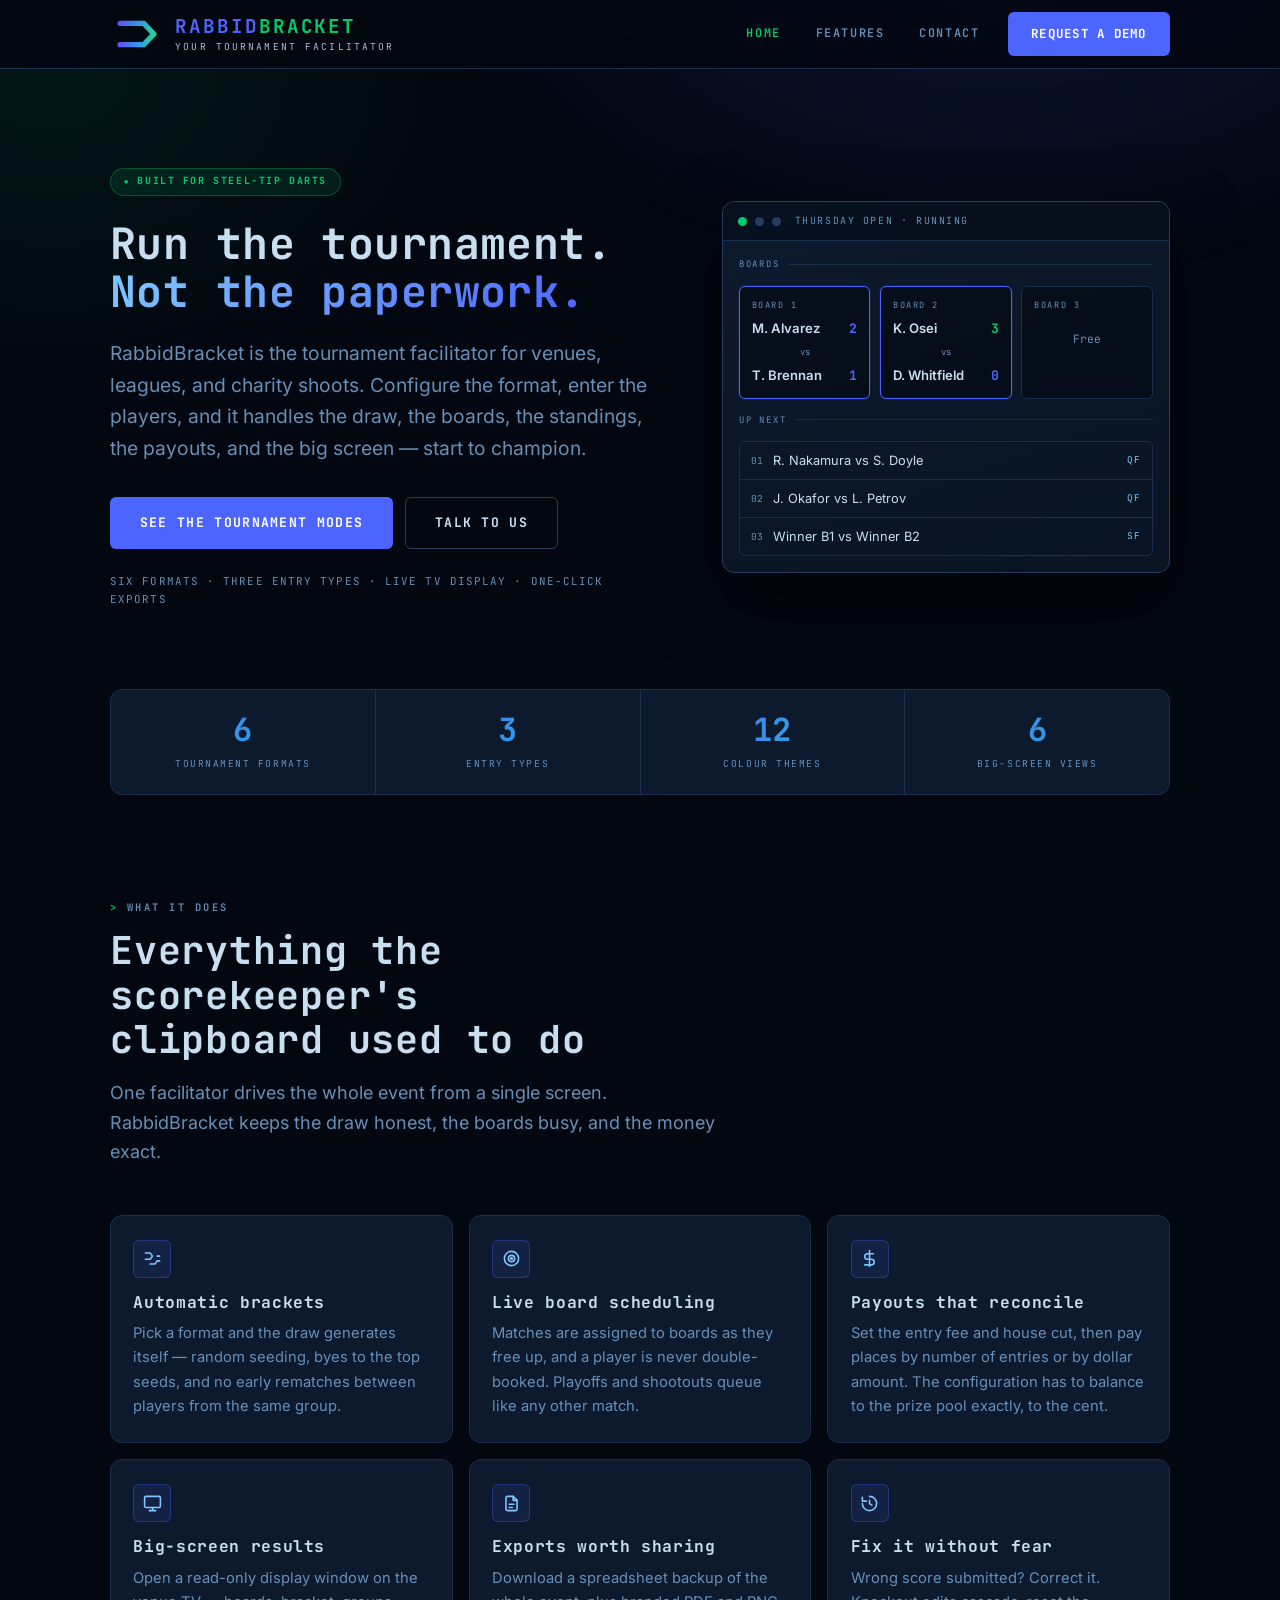
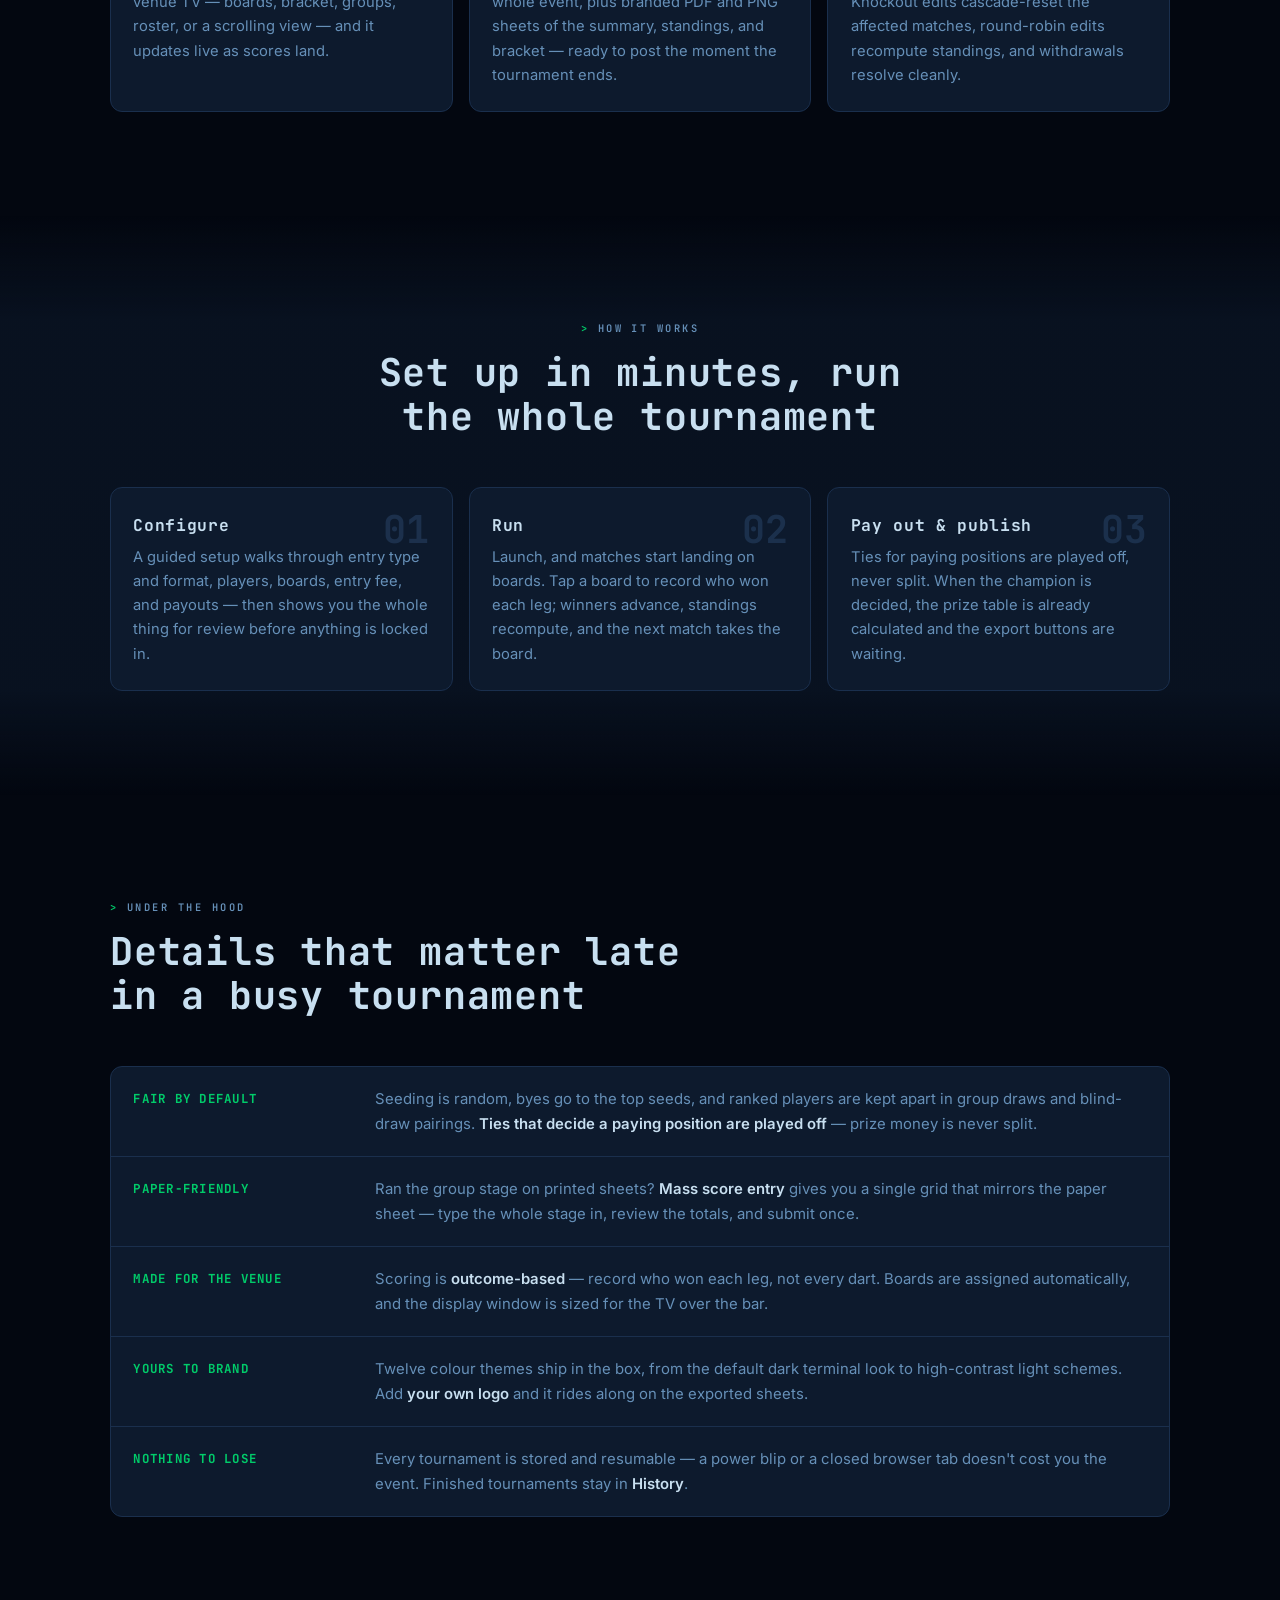
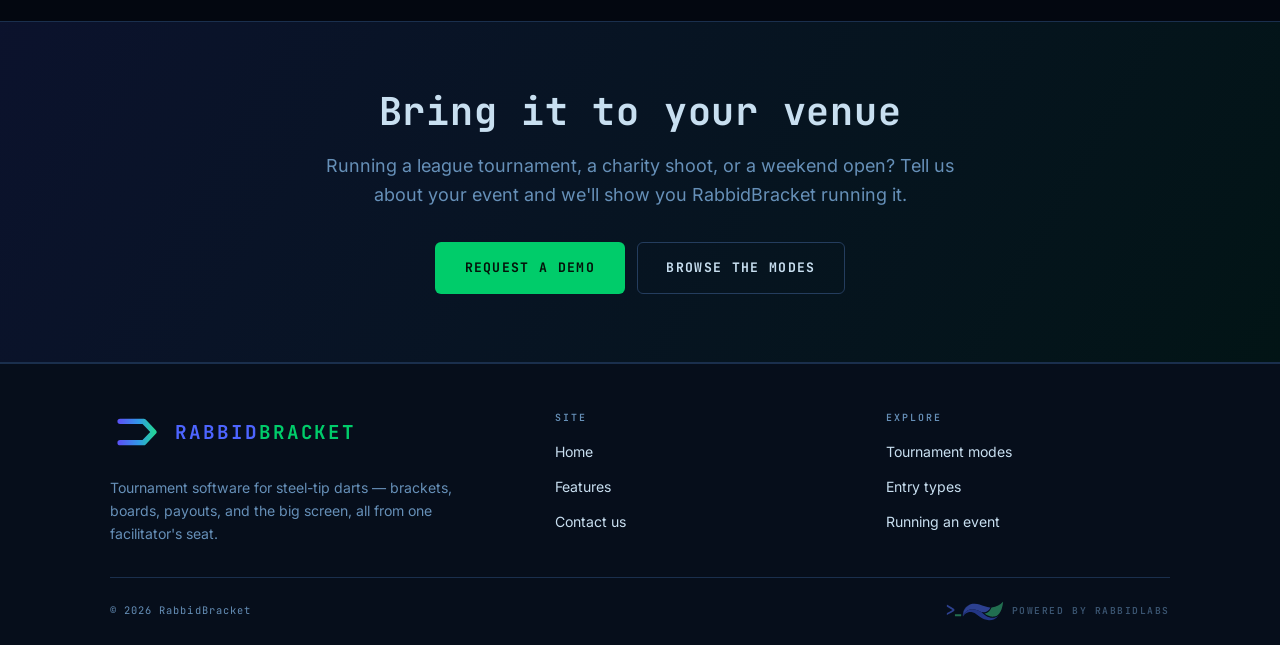
==== index.html @ 7bce5523 "initial commit" ====
<!doctype html>
<html lang="en">
  <head>
    <meta charset="utf-8" />
    <meta name="viewport" content="width=device-width, initial-scale=1" />
    <title>RabbidBracket — Your Tournament Facilitator</title>
    <meta
      name="description"
      content="RabbidBracket runs steel-tip dart tournaments at your venue: six formats, three entry types, live board scheduling, exact payouts, a big-screen TV view, and branded result sheets."
    />
    <meta name="theme-color" content="#030710" />
    <link rel="canonical" href="https://rabbidbracket.com/" />

    <link rel="icon" type="image/svg+xml" href="/assets/brand/rabbidbracket-mark.svg" />
    <link rel="icon" type="image/png" sizes="512x512" href="/assets/brand/rabbidbracket-icon.png" />
    <link rel="apple-touch-icon" href="/assets/brand/rabbidbracket-icon.png" />

    <meta property="og:type" content="website" />
    <meta property="og:title" content="RabbidBracket — Your Tournament Facilitator" />
    <meta
      property="og:description"
      content="Configure the format, enter players, auto-generate the bracket, run every board, pay it out — and put a live results screen on the venue TV."
    />
    <meta property="og:image" content="/assets/brand/rabbidbracket-icon.png" />
    <meta name="twitter:card" content="summary" />

    <link rel="preload" as="font" type="font/woff2" href="/assets/fonts/jetbrains-mono-latin-700-normal.woff2" crossorigin />
    <link rel="preload" as="font" type="font/woff2" href="/assets/fonts/inter-latin-400-normal.woff2" crossorigin />
    <link rel="stylesheet" href="/assets/css/brand.tokens.css" />
    <link rel="stylesheet" href="/assets/css/site.css" />
    <script src="/assets/js/site.js" defer></script>
  </head>
  <body>
    <a class="skip-link" href="#main">Skip to content</a>

    <header class="site-header">
      <div class="wrap header-inner">
        <a class="rb-logo" href="/" aria-label="RabbidBracket — home">
          <img class="rb-logo-icon" src="/assets/brand/rabbidbracket-mark.svg" alt="" aria-hidden="true" />
          <span class="rb-logo-text">
            <span class="rb-logo-name"><span class="rb-mark-a">Rabbid</span><span class="rb-mark-b">Bracket</span></span>
            <span class="rb-logo-tagline">Your Tournament Facilitator</span>
          </span>
        </a>

        <button class="nav-toggle" type="button" aria-expanded="false" aria-controls="site-nav" aria-label="Toggle menu">
          <span class="nav-toggle-bars"></span>
        </button>

        <nav class="nav" id="site-nav" aria-label="Main">
          <a class="nav-link" href="/" aria-current="page">Home</a>
          <a class="nav-link" href="/features.html">Features</a>
          <a class="nav-link" href="/contact.html">Contact</a>
          <a class="btn btn--primary nav-cta" href="/contact.html">Request a demo</a>
        </nav>
      </div>
    </header>

    <main id="main">
      <!-- ── Hero ── -->
      <section class="hero">
        <div class="wrap hero-grid">
          <div>
            <p class="hero-badge">Built for steel-tip darts</p>
            <h1>Run the tournament.<br /><span class="grad-text">Not the paperwork.</span></h1>
            <p class="hero-sub">
              RabbidBracket is the tournament facilitator for venues, leagues, and charity shoots. Configure the
              format, enter the players, and it handles the draw, the boards, the standings, the payouts, and the
              big screen — start to champion.
            </p>
            <div class="btn-row">
              <a class="btn btn--primary btn--lg" href="/features.html">See the tournament modes</a>
              <a class="btn btn--ghost btn--lg" href="/contact.html">Talk to us</a>
            </div>
            <p class="hero-note">Six formats · Three entry types · Live TV display · One-click exports</p>
          </div>

          <!-- Miniature of the operator screen: boards + up-next queue. -->
          <div class="mock" role="img" aria-label="The RabbidBracket operator screen showing live boards and the up-next queue">
            <div class="mock-bar">
              <span class="mock-dot mock-dot--live"></span>
              <span class="mock-dot"></span>
              <span class="mock-dot"></span>
              <span class="mock-title">Thursday Open · Running</span>
            </div>
            <div class="mock-body">
              <p class="mock-label">Boards</p>
              <div class="mock-boards">
                <div class="mock-board mock-board--live">
                  <span class="mock-board-num">Board 1</span>
                  <span class="mock-player"><span>M. Alvarez</span><span class="mock-score">2</span></span>
                  <span class="mock-vs">vs</span>
                  <span class="mock-player"><span>T. Brennan</span><span class="mock-score">1</span></span>
                </div>
                <div class="mock-board mock-board--live">
                  <span class="mock-board-num">Board 2</span>
                  <span class="mock-player"><span>K. Osei</span><span class="mock-score mock-score--win">3</span></span>
                  <span class="mock-vs">vs</span>
                  <span class="mock-player"><span>D. Whitfield</span><span class="mock-score">0</span></span>
                </div>
                <div class="mock-board">
                  <span class="mock-board-num">Board 3</span>
                  <span class="mock-free">Free</span>
                </div>
              </div>

              <p class="mock-label">Up next</p>
              <div class="mock-queue">
                <div class="mock-queue-row">
                  <span class="mock-queue-pos">01</span>
                  <span class="mock-queue-names">R. Nakamura vs S. Doyle</span>
                  <span class="mock-queue-phase">QF</span>
                </div>
                <div class="mock-queue-row">
                  <span class="mock-queue-pos">02</span>
                  <span class="mock-queue-names">J. Okafor vs L. Petrov</span>
                  <span class="mock-queue-phase">QF</span>
                </div>
                <div class="mock-queue-row">
                  <span class="mock-queue-pos">03</span>
                  <span class="mock-queue-names">Winner B1 vs Winner B2</span>
                  <span class="mock-queue-phase">SF</span>
                </div>
              </div>
            </div>
          </div>
        </div>
      </section>

      <!-- ── Stats ── -->
      <section class="section section--flush">
        <div class="wrap">
          <div class="stats">
            <div class="stat">
              <div class="stat-num">6</div>
              <div class="stat-label">Tournament formats</div>
            </div>
            <div class="stat">
              <div class="stat-num">3</div>
              <div class="stat-label">Entry types</div>
            </div>
            <div class="stat">
              <div class="stat-num">12</div>
              <div class="stat-label">Colour themes</div>
            </div>
            <div class="stat">
              <div class="stat-num">6</div>
              <div class="stat-label">Big-screen views</div>
            </div>
          </div>
        </div>
      </section>

      <!-- ── What it does ── -->
      <section class="section" id="what">
        <div class="wrap">
          <div class="section-head">
            <span class="eyebrow">What it does</span>
            <h2>Everything the scorekeeper's clipboard used to do</h2>
            <p class="lede">
              One facilitator drives the whole event from a single screen. RabbidBracket keeps the draw honest, the
              boards busy, and the money exact.
            </p>
          </div>

          <div class="grid grid--3">
            <article class="card">
              <span class="card-icon" aria-hidden="true">
                <svg viewBox="0 0 24 24" fill="none" stroke="currentColor" stroke-width="2" stroke-linecap="round" stroke-linejoin="round">
                  <path d="M3 5h6l3 4-3 4H3M9 19h6l3-4" /><path d="M18 9h3M18 15h3" />
                </svg>
              </span>
              <h3>Automatic brackets</h3>
              <p>
                Pick a format and the draw generates itself — random seeding, byes to the top seeds, and no early
                rematches between players from the same group.
              </p>
            </article>

            <article class="card">
              <span class="card-icon" aria-hidden="true">
                <svg viewBox="0 0 24 24" fill="none" stroke="currentColor" stroke-width="2" stroke-linecap="round" stroke-linejoin="round">
                  <circle cx="12" cy="12" r="9" /><circle cx="12" cy="12" r="4" /><circle cx="12" cy="12" r="1" fill="currentColor" />
                </svg>
              </span>
              <h3>Live board scheduling</h3>
              <p>
                Matches are assigned to boards as they free up, and a player is never double-booked. Playoffs and
                shootouts queue like any other match.
              </p>
            </article>

            <article class="card">
              <span class="card-icon" aria-hidden="true">
                <svg viewBox="0 0 24 24" fill="none" stroke="currentColor" stroke-width="2" stroke-linecap="round" stroke-linejoin="round">
                  <path d="M12 2v20" /><path d="M17 6H9.5a3.5 3.5 0 0 0 0 7h5a3.5 3.5 0 0 1 0 7H6" />
                </svg>
              </span>
              <h3>Payouts that reconcile</h3>
              <p>
                Set the entry fee and house cut, then pay places by number of entries or by dollar amount. The
                configuration has to balance to the prize pool exactly, to the cent.
              </p>
            </article>

            <article class="card">
              <span class="card-icon" aria-hidden="true">
                <svg viewBox="0 0 24 24" fill="none" stroke="currentColor" stroke-width="2" stroke-linecap="round" stroke-linejoin="round">
                  <rect x="2" y="3" width="20" height="14" rx="2" /><path d="M8 21h8M12 17v4" />
                </svg>
              </span>
              <h3>Big-screen results</h3>
              <p>
                Open a read-only display window on the venue TV — boards, bracket, groups, roster, or a scrolling
                view — and it updates live as scores land.
              </p>
            </article>

            <article class="card">
              <span class="card-icon" aria-hidden="true">
                <svg viewBox="0 0 24 24" fill="none" stroke="currentColor" stroke-width="2" stroke-linecap="round" stroke-linejoin="round">
                  <path d="M14 3v5h5" /><path d="M19 8v11a2 2 0 0 1-2 2H7a2 2 0 0 1-2-2V5a2 2 0 0 1 2-2h7z" />
                  <path d="M9 13h6M9 17h4" />
                </svg>
              </span>
              <h3>Exports worth sharing</h3>
              <p>
                Download a spreadsheet backup of the whole event, plus branded PDF and PNG sheets of the summary,
                standings, and bracket — ready to post the moment the tournament ends.
              </p>
            </article>

            <article class="card">
              <span class="card-icon" aria-hidden="true">
                <svg viewBox="0 0 24 24" fill="none" stroke="currentColor" stroke-width="2" stroke-linecap="round" stroke-linejoin="round">
                  <path d="M3 12a9 9 0 1 0 9-9" /><path d="M3 4v5h5" /><path d="M12 8v4l3 2" />
                </svg>
              </span>
              <h3>Fix it without fear</h3>
              <p>
                Wrong score submitted? Correct it. Knockout edits cascade-reset the affected matches, round-robin
                edits recompute standings, and withdrawals resolve cleanly.
              </p>
            </article>
          </div>
        </div>
      </section>

      <!-- ── How it works ── -->
      <section class="section section--tint" id="how">
        <div class="wrap">
          <div class="section-head section-head--center">
            <span class="eyebrow">How it works</span>
            <h2>Set up in minutes, run the whole tournament</h2>
          </div>

          <div class="grid grid--3">
            <article class="card step">
              <span class="step-num" aria-hidden="true">01</span>
              <h3>Configure</h3>
              <p>
                A guided setup walks through entry type and format, players, boards, entry fee, and payouts — then
                shows you the whole thing for review before anything is locked in.
              </p>
            </article>

            <article class="card step">
              <span class="step-num" aria-hidden="true">02</span>
              <h3>Run</h3>
              <p>
                Launch, and matches start landing on boards. Tap a board to record who won each leg; winners advance,
                standings recompute, and the next match takes the board.
              </p>
            </article>

            <article class="card step">
              <span class="step-num" aria-hidden="true">03</span>
              <h3>Pay out &amp; publish</h3>
              <p>
                Ties for paying positions are played off, never split. When the champion is decided, the prize table
                is already calculated and the export buttons are waiting.
              </p>
            </article>
          </div>
        </div>
      </section>

      <!-- ── Details ── -->
      <section class="section" id="details">
        <div class="wrap">
          <div class="section-head">
            <span class="eyebrow">Under the hood</span>
            <h2>Details that matter late in a busy tournament</h2>
          </div>

          <div class="rows">
            <div class="row">
              <div class="row-key">Fair by default</div>
              <div class="row-val">
                Seeding is random, byes go to the top seeds, and ranked players are kept apart in group draws and
                blind-draw pairings. <strong>Ties that decide a paying position are played off</strong> — prize money
                is never split.
              </div>
            </div>
            <div class="row">
              <div class="row-key">Paper-friendly</div>
              <div class="row-val">
                Ran the group stage on printed sheets? <strong>Mass score entry</strong> gives you a single grid that
                mirrors the paper sheet — type the whole stage in, review the totals, and submit once.
              </div>
            </div>
            <div class="row">
              <div class="row-key">Made for the venue</div>
              <div class="row-val">
                Scoring is <strong>outcome-based</strong> — record who won each leg, not every dart. Boards are
                assigned automatically, and the display window is sized for the TV over the bar.
              </div>
            </div>
            <div class="row">
              <div class="row-key">Yours to brand</div>
              <div class="row-val">
                Twelve colour themes ship in the box, from the default dark terminal look to high-contrast light
                schemes. Add <strong>your own logo</strong> and it rides along on the exported sheets.
              </div>
            </div>
            <div class="row">
              <div class="row-key">Nothing to lose</div>
              <div class="row-val">
                Every tournament is stored and resumable — a power blip or a closed browser tab doesn't cost you the
                event. Finished tournaments stay in <strong>History</strong>.
              </div>
            </div>
          </div>
        </div>
      </section>
    </main>

    <!-- ── CTA ── -->
    <section class="cta-band">
      <div class="wrap">
        <h2>Bring it to your venue</h2>
        <p class="lede lede--center">
          Running a league tournament, a charity shoot, or a weekend open? Tell us about your event and we'll show you
          RabbidBracket running it.
        </p>
        <div class="btn-row">
          <a class="btn btn--win btn--lg" href="/contact.html">Request a demo</a>
          <a class="btn btn--ghost btn--lg" href="/features.html">Browse the modes</a>
        </div>
      </div>
    </section>

    <footer class="site-footer">
      <div class="wrap">
        <div class="footer-top">
          <div>
            <a class="rb-logo" href="/" aria-label="RabbidBracket — home">
              <img class="rb-logo-icon" src="/assets/brand/rabbidbracket-mark.svg" alt="" aria-hidden="true" />
              <span class="rb-logo-text">
                <span class="rb-logo-name"><span class="rb-mark-a">Rabbid</span><span class="rb-mark-b">Bracket</span></span>
              </span>
            </a>
            <p class="footer-blurb">
              Tournament software for steel-tip darts — brackets, boards, payouts, and the big screen, all from one
              facilitator's seat.
            </p>
          </div>

          <div class="footer-col">
            <h2>Site</h2>
            <ul class="footer-links">
              <li><a href="/">Home</a></li>
              <li><a href="/features.html">Features</a></li>
              <li><a href="/contact.html">Contact us</a></li>
            </ul>
          </div>

          <div class="footer-col">
            <h2>Explore</h2>
            <ul class="footer-links">
              <li><a href="/features.html#modes">Tournament modes</a></li>
              <li><a href="/features.html#entry">Entry types</a></li>
              <li><a href="/features.html#running">Running an event</a></li>
            </ul>
          </div>
        </div>

        <div class="footer-bottom">
          <p class="footer-copy">&copy; <span id="year">2026</span> RabbidBracket</p>
          <span class="rb-attribution">
            <img class="rb-attribution-mark" src="/assets/brand/rabbidlabs-mark.svg" alt="" aria-hidden="true" />
            <span class="rb-attribution-text">Powered by RabbidLabs</span>
          </span>
        </div>
      </div>
    </footer>
  </body>
</html>
---- assets/css/brand.tokens.css ----
/* =====================================================================
   RabbidLabs / RabbidByte — Brand Design Tokens
   Version 1.2 — June 2026
   Drop-in CSS custom properties. Use var(--rb-*) instead of hard-coding.
   Dark-first. Two "modes": corporate (RabbidLabs) and terminal (RabbidByte).
   See RabbidLabs-Brand-Guidelines.md for usage.
   ===================================================================== */

:root {
  color-scheme: dark;

  /* ── Core palette (constants — used in both modes) ──────────────── */
  --rb-void:          #04070F; /* primary background */
  --rb-void-alt:      #030710; /* accepted twin (terminal mode) */
  --rb-void-plate:    #020914; /* deepest black: logo plate, code blocks */
  --rb-surface-1:     #0B1528; /* raised panels / nav / cards */
  --rb-surface-2:     #0F1D35; /* hover / nested surfaces */
  --rb-surface-card:  #0D1A2D; /* terminal-mode card fill */

  --rb-blue:          #4D65FF; /* PRIMARY brand color (the wave's blue) */
  --rb-cobalt:        #2D4098; /* deep shade / pressed states */
  --rb-green:         #21C281; /* SECONDARY brand color (the "Labs" green) */
  --rb-green-signal:  #00CC6A; /* terminal / success / "online" accent */

  --rb-text:          #EDF3FF; /* primary text on dark */
  --rb-text-cool:     #C8DFF0; /* primary text, terminal mode */
  --rb-text-muted:    #AEBAD4; /* secondary text */
  --rb-text-dim:      #6690B8; /* tertiary text, terminal mode */
  --rb-text-faint:    #3D5C7A; /* meta / timestamps */

  --rb-border:        rgba(143, 160, 188, 0.18); /* corporate hairline */
  --rb-border-tech:   #1A2F4D;                    /* terminal border */
  --rb-border-tech-2: #243D5E;                    /* terminal border, hover */

  /* ── Signature gradients (blue → green, ~135°) ──────────────────── */
  --rb-gradient-wave: linear-gradient(135deg, #4D65FF 0%, #21C281 100%); /* logo-true */
  --rb-gradient-glow: linear-gradient(135deg, #6EE7FF 0%, #86F4C5 100%); /* corporate CTA */

  /* ── RabbidLabs (corporate) accents ─────────────────────────────── */
  --rb-cyan:          #6EE7FF; /* primary corporate accent */
  --rb-mint:          #86F4C5; /* secondary corporate accent */

  /* ── RabbidByte (terminal) accents ──────────────────────────────── */
  --rb-blue-light:    #7FC8FF; /* links / headings */
  --rb-blue-pale:     #9ED2FA; /* hover / emphasis */
  --rb-blue-mid:      #006DDD; /* card links / quote borders */

  /* ── Shape language ─────────────────────────────────────────────── */
  --rb-radius-pill:   999px;   /* corporate buttons / topbar */
  --rb-radius-card:   28px;    /* corporate cards */
  --rb-radius-mini:   18px;    /* corporate mini-cards */
  --rb-radius:        6px;     /* terminal cards */
  --rb-radius-sm:     3px;     /* terminal chips / inputs */

  /* ── Elevation ──────────────────────────────────────────────────── */
  --rb-shadow:        0 18px 40px rgba(0, 0, 0, 0.35);      /* corporate */
  --rb-shadow-glow:   0 8px 28px rgba(77, 101, 255, 0.10);  /* terminal hover */

  /* ── Glass (corporate) ──────────────────────────────────────────── */
  --rb-panel:         rgba(9, 13, 22, 0.80);
  --rb-panel-strong:  rgba(14, 20, 33, 0.94);
  --rb-blur:          blur(14px);

  /* ── Typography ─────────────────────────────────────────────────── */
  --rb-font-sans: "Inter", -apple-system, BlinkMacSystemFont, "Segoe UI", system-ui, sans-serif;
  --rb-font-mono: "JetBrains Mono", "Courier New", monospace;
  --rb-tracking-tight: -0.03em; /* headings */
  --rb-tracking-wide:  0.18em;  /* eyebrows / labels (uppercase) */

  /* ── Layout ─────────────────────────────────────────────────────── */
  --rb-content-w: 860px;   /* reading width */
  --rb-wide-w:    1100px;  /* grid width */
  --rb-shell-w:   1200px;  /* corporate site shell */
  --rb-nav-h:     60px;

  /* ── Motion ─────────────────────────────────────────────────────── */
  --rb-ease:      cubic-bezier(0.4, 0, 0.2, 1);
  --rb-dur-fast:  150ms;
  --rb-dur:       200ms;
  --rb-dur-slow:  250ms;
}

/* ── Light theme (corporate only; dark is the default brand habitat) ── */
:root[data-theme="light"] {
  color-scheme: light;
  --rb-void:       #F4F7FC; /* fixed: was #1D3358, a dark navy — failed AA against dark text */
  --rb-text:       #0F172A;
  --rb-text-muted: #334155;
  --rb-text-cool:  #0F2A4A; /* re-darkened: previously inherited the dark-theme value, illegible on light bg */
  --rb-cyan:       #0369A1; /* darkened from #0EA5E9 — original failed AA as text on a true light bg */
  --rb-mint:       #047857; /* darkened from #34D399 — original failed AA as text on a true light bg */
  --rb-panel:        rgba(232, 236, 242, 0.92);
  --rb-panel-strong: rgba(240, 244, 248, 0.98);
  --rb-border:       rgba(148, 163, 184, 0.35);
  --rb-shadow:       0 18px 36px rgba(15, 23, 42, 0.18);
}

/* ── Convenience base (optional) ────────────────────────────────────── */
/*
body {
  background: var(--rb-void);
  color: var(--rb-text);
  font-family: var(--rb-font-sans);
}
.rb-btn-primary {
  background: var(--rb-gradient-glow);
  color: #03111D;
  border-radius: var(--rb-radius-pill);
  font-weight: 600;
}
.rb-prompt::before { content: "> "; color: var(--rb-green-signal); } // terminal mode
*/
---- assets/css/site.css ----
/* ═══════════════════════════════════════════════════════════════════════════
   RabbidBracket — marketing site

   RabbidByte TERMINAL mode. Requires brand.tokens.css, which every page links
   ahead of this file; all brand values are var(--rb-*) references, never
   literals. The app's default scheme (id 0 "Rabbid",
   Rabbid-Bracket/brand/color-schemes.json) matches the terminal palette
   value-for-value, so the site reads as the same product either way.

   Type system matches the app: Inter for body, JetBrains Mono for
   headings/labels/numbers, with the green ">" motif on section headings.
   ═══════════════════════════════════════════════════════════════════════════ */

/* ── Fonts (self-hosted; no external requests) ── */
@font-face {
  font-family: 'Inter';
  font-style: normal;
  font-weight: 400;
  font-display: swap;
  src: url('../fonts/inter-latin-400-normal.woff2') format('woff2');
}
@font-face {
  font-family: 'Inter';
  font-style: normal;
  font-weight: 500;
  font-display: swap;
  src: url('../fonts/inter-latin-500-normal.woff2') format('woff2');
}
@font-face {
  font-family: 'Inter';
  font-style: normal;
  font-weight: 600;
  font-display: swap;
  src: url('../fonts/inter-latin-600-normal.woff2') format('woff2');
}
@font-face {
  font-family: 'Inter';
  font-style: normal;
  font-weight: 700;
  font-display: swap;
  src: url('../fonts/inter-latin-700-normal.woff2') format('woff2');
}
@font-face {
  font-family: 'JetBrains Mono';
  font-style: normal;
  font-weight: 400;
  font-display: swap;
  src: url('../fonts/jetbrains-mono-latin-400-normal.woff2') format('woff2');
}
@font-face {
  font-family: 'JetBrains Mono';
  font-style: normal;
  font-weight: 600;
  font-display: swap;
  src: url('../fonts/jetbrains-mono-latin-600-normal.woff2') format('woff2');
}
@font-face {
  font-family: 'JetBrains Mono';
  font-style: normal;
  font-weight: 700;
  font-display: swap;
  src: url('../fonts/jetbrains-mono-latin-700-normal.woff2') format('woff2');
}

/* ── Tokens ──────────────────────────────────────────────────────────────
   Every brand value comes from brand.tokens.css (linked first in each page).
   No brand hex is written here — the eight scheme roles below are aliases
   onto the RabbidByte terminal tokens, which the app's default scheme id 0
   ("Rabbid") matches value-for-value. Swapping the site to another of the
   app's 12 schemes is still an eight-line change, right here.
   ────────────────────────────────────────────────────────────────────── */
:root {
  /* Scheme id 0 "Rabbid" === RabbidByte terminal palette */
  --bg: var(--rb-void-alt);
  --surface: var(--rb-surface-card);
  --border: var(--rb-border-tech);
  --text: var(--rb-text-cool);
  --text-dim: var(--rb-text-dim);
  --accent: var(--rb-blue);
  --accent-2: var(--rb-blue-light);
  --win: var(--rb-green-signal);

  /* Derived. The brand ships no alpha variants, so they are mixed from the
     tokens above rather than restated as literals. */
  --border-2: var(--rb-border-tech-2);
  --accent-bg: color-mix(in srgb, var(--accent) 10%, transparent);
  --accent-border: color-mix(in srgb, var(--accent) 32%, transparent);
  --win-bg: color-mix(in srgb, var(--win) 10%, transparent);
  --win-border: color-mix(in srgb, var(--win) 30%, transparent);
  --hover: color-mix(in srgb, var(--text) 7%, transparent);

  /* Not a RabbidLabs value: the RabbidBracket product mark's own gradient,
     matching the stops in brand/rabbidbracket-mark.svg. Kept literal so the
     mark and the type it tints can never drift apart. */
  --grad: linear-gradient(115deg, #5956f6, #3199e8 55%, #24d29a);

  /* The brand has no danger role; these are local to the form's error state. */
  --danger: #ff8189;
  --danger-bg: color-mix(in srgb, #e63946 10%, transparent);
  --danger-border: color-mix(in srgb, #e63946 30%, transparent);

  /* Ink for text sitting on a filled accent — not a brand colour. */
  --on-accent: #fff;
  --on-win: #041209;

  --radius: var(--rb-radius);
  --radius-sm: var(--rb-radius-sm);
  --radius-lg: 12px; /* local: the brand's terminal shape language stops at 6px */

  --mono: var(--rb-font-mono);
  --sans: var(--rb-font-sans);

  --wrap: 1140px;
  --gutter: clamp(1.1rem, 4vw, 2.5rem);
  --section-y: clamp(3.5rem, 9vw, 6.5rem);
}

/* ── Reset ── */
*,
*::before,
*::after {
  box-sizing: border-box;
  margin: 0;
  padding: 0;
}

html {
  scroll-behavior: smooth;
  -webkit-text-size-adjust: 100%;
}

@media (prefers-reduced-motion: reduce) {
  html {
    scroll-behavior: auto;
  }
  *,
  *::before,
  *::after {
    animation-duration: 0.001ms !important;
    animation-iteration-count: 1 !important;
    transition-duration: 0.001ms !important;
  }
}

body {
  background: var(--bg);
  color: var(--text);
  font-family: var(--sans);
  font-size: 1rem;
  line-height: 1.65;
  min-height: 100vh;
  overflow-x: hidden;
  -webkit-font-smoothing: antialiased;
  display: flex;
  flex-direction: column;
}

img,
svg {
  max-width: 100%;
  display: block;
}

a {
  color: var(--accent-2);
  text-decoration: none;
}

a:hover {
  text-decoration: underline;
}

:focus-visible {
  outline: 2px solid var(--accent-2);
  outline-offset: 3px;
  border-radius: var(--radius-sm);
}

/* Ambient glow behind the page — subtle depth without a background image. */
body::before {
  content: '';
  position: fixed;
  inset: 0;
  pointer-events: none;
  z-index: 0;
  background:
    radial-gradient(60rem 40rem at 78% -12%, color-mix(in srgb, var(--accent) 16%, transparent), transparent 62%),
    radial-gradient(46rem 34rem at 4% 8%, color-mix(in srgb, var(--win) 8%, transparent), transparent 60%);
}

.skip-link {
  position: absolute;
  left: -9999px;
  top: 0;
  z-index: 100;
  background: var(--accent);
  color: var(--on-accent);
  font-family: var(--mono);
  font-size: 0.8rem;
  font-weight: 700;
  padding: 0.65rem 1.1rem;
  border-radius: 0 0 var(--radius) 0;
}

.skip-link:focus {
  left: 0;
}

/* ── Layout helpers ── */
.wrap {
  width: 100%;
  max-width: var(--wrap);
  margin-inline: auto;
  padding-inline: var(--gutter);
}

.section {
  position: relative;
  z-index: 1;
  padding-block: var(--section-y);
}

/* Sits flush against the block above it (the stat strip under the hero). */
.section--flush {
  padding-block: 0;
}

.section--tint {
  background: linear-gradient(
    180deg,
    transparent,
    color-mix(in srgb, var(--surface) 55%, transparent) 18%,
    color-mix(in srgb, var(--surface) 55%, transparent) 82%,
    transparent
  );
}

.section-head {
  max-width: 62ch;
  margin-bottom: clamp(2rem, 4vw, 3rem);
}

.section-head--center {
  margin-inline: auto;
  text-align: center;
}

.eyebrow {
  font-family: var(--mono);
  font-size: 0.65rem;
  font-weight: 600;
  letter-spacing: 0.24em;
  text-transform: uppercase;
  color: var(--text-dim);
  display: block;
  margin-bottom: 0.85rem;
}

.eyebrow::before {
  content: '> ';
  color: var(--win);
}

h1,
h2,
h3 {
  font-family: var(--mono);
  font-weight: 700;
  line-height: 1.15;
  letter-spacing: -0.01em;
  /* Progressive: evens out the rag on wrapped headings, ignored where
     unsupported. Explicit <br> breaks are still honoured. */
  text-wrap: balance;
}

h2 {
  font-size: clamp(1.6rem, 3.6vw, 2.4rem);
  letter-spacing: 0.02em;
}

h3 {
  font-size: 1.02rem;
  letter-spacing: 0.04em;
}

.lede {
  color: var(--text-dim);
  font-size: clamp(1rem, 1.6vw, 1.12rem);
  margin-top: 1rem;
  max-width: 60ch;
}

.section-head--center .lede {
  margin-inline: auto;
}

.lede--center {
  margin-inline: auto;
  text-align: center;
}

.grad-text {
  background: linear-gradient(130deg, var(--accent-2), var(--accent));
  -webkit-background-clip: text;
  background-clip: text;
  -webkit-text-fill-color: transparent;
  color: transparent;
}

/* ═══════════════════════════════════════════════════════════════════════════
   BRAND LOCKUPS
   Mirrors web/src/shared/Logo.tsx + AttributionLockup.tsx from the app.
   ═══════════════════════════════════════════════════════════════════════════ */
.rb-logo {
  display: inline-flex;
  align-items: center;
  gap: 0.6em;
  line-height: 1;
  font-size: 1.2rem;
}

.rb-logo:hover {
  text-decoration: none;
}

.rb-logo-icon {
  height: 2.1em;
  width: auto;
  flex-shrink: 0;
}

.rb-logo-text {
  display: flex;
  flex-direction: column;
  gap: 0.32em;
  min-width: 0;
}

.rb-logo-name {
  font-family: var(--mono);
  font-weight: 700;
  text-transform: uppercase;
  letter-spacing: 0.1em;
  white-space: nowrap;
}

/* Fixed two-colour wordmark — the app pins these across all 12 schemes, so they
   reference the brand tokens directly rather than the swappable scheme aliases. */
.rb-mark-a {
  color: var(--rb-blue);
}

.rb-mark-b {
  color: var(--rb-green-signal);
}

.rb-logo-tagline {
  font-family: var(--mono);
  font-weight: 400;
  font-size: 0.5em;
  text-transform: uppercase;
  letter-spacing: 0.22em;
  color: var(--rb-text-muted);
  white-space: nowrap;
}

.rb-logo--lg {
  font-size: clamp(1.4rem, 3vw, 2rem);
}

.rb-attribution {
  display: inline-flex;
  align-items: center;
  gap: 0.5em;
  opacity: 0.55;
  transition: opacity 0.15s;
}

.rb-attribution:hover {
  opacity: 0.9;
  text-decoration: none;
}

.rb-attribution-mark {
  height: 20px;
  width: auto;
  flex-shrink: 0;
}

.rb-attribution-text {
  font-family: var(--mono);
  font-size: 0.6rem;
  font-weight: 600;
  text-transform: uppercase;
  letter-spacing: 0.16em;
  color: var(--text-dim);
  white-space: nowrap;
}

/* ═══════════════════════════════════════════════════════════════════════════
   HEADER / NAV
   ═══════════════════════════════════════════════════════════════════════════ */
.site-header {
  position: sticky;
  top: 0;
  z-index: 50;
  background: color-mix(in srgb, var(--bg) 82%, transparent);
  backdrop-filter: var(--rb-blur);
  -webkit-backdrop-filter: var(--rb-blur);
  border-bottom: 1px solid var(--border);
}

.header-inner {
  display: flex;
  align-items: center;
  justify-content: space-between;
  gap: 1rem;
  min-height: 68px;
}

.nav {
  display: flex;
  align-items: center;
  gap: 0.35rem;
}

.nav-link {
  font-family: var(--mono);
  font-size: 0.74rem;
  font-weight: 600;
  letter-spacing: 0.14em;
  text-transform: uppercase;
  color: var(--text-dim);
  padding: 0.55rem 0.9rem;
  border-radius: var(--radius);
  transition: color 0.15s, background 0.15s;
  white-space: nowrap;
}

.nav-link:hover {
  color: var(--text);
  background: var(--hover);
  text-decoration: none;
}

.nav-link[aria-current='page'] {
  color: var(--win);
}

.nav-cta {
  margin-left: 0.5rem;
}

/* Hamburger — visible only on narrow viewports. */
.nav-toggle {
  display: none;
  background: transparent;
  border: 1px solid var(--border-2);
  border-radius: var(--radius);
  color: var(--text);
  width: 42px;
  height: 42px;
  cursor: pointer;
  align-items: center;
  justify-content: center;
  flex-shrink: 0;
}

.nav-toggle:hover {
  background: var(--hover);
}

.nav-toggle-bars,
.nav-toggle-bars::before,
.nav-toggle-bars::after {
  display: block;
  width: 18px;
  height: 2px;
  background: currentColor;
  border-radius: 2px;
  transition: transform 0.2s, opacity 0.2s;
}

.nav-toggle-bars::before,
.nav-toggle-bars::after {
  content: '';
  position: absolute;
}

.nav-toggle-bars::before {
  transform: translateY(-6px);
}

.nav-toggle-bars::after {
  transform: translateY(6px);
}

.nav-toggle[aria-expanded='true'] .nav-toggle-bars {
  background: transparent;
}

.nav-toggle[aria-expanded='true'] .nav-toggle-bars::before {
  transform: rotate(45deg);
}

.nav-toggle[aria-expanded='true'] .nav-toggle-bars::after {
  transform: rotate(-45deg);
}

@media (max-width: 820px) {
  .nav-toggle {
    display: inline-flex;
    position: relative;
  }

  .nav {
    position: fixed;
    inset: 68px 0 auto;
    flex-direction: column;
    align-items: stretch;
    gap: 0.2rem;
    background: var(--surface);
    border-bottom: 1px solid var(--border);
    padding: 1rem var(--gutter) 1.5rem;
    box-shadow: 0 24px 40px rgba(0, 0, 0, 0.45);
    transform: translateY(-8px);
    opacity: 0;
    visibility: hidden;
    transition: opacity 0.18s, transform 0.18s, visibility 0.18s;
  }

  .nav[data-open='true'] {
    transform: translateY(0);
    opacity: 1;
    visibility: visible;
  }

  .nav-link {
    padding: 0.85rem 0.75rem;
    font-size: 0.8rem;
    border-bottom: 1px solid var(--border);
  }

  .nav-cta {
    margin: 0.85rem 0 0;
    text-align: center;
  }
}

/* ═══════════════════════════════════════════════════════════════════════════
   BUTTONS
   ═══════════════════════════════════════════════════════════════════════════ */
.btn {
  display: inline-flex;
  align-items: center;
  justify-content: center;
  gap: 0.5rem;
  font-family: var(--mono);
  font-size: 0.78rem;
  font-weight: 700;
  letter-spacing: 0.1em;
  text-transform: uppercase;
  border: 1px solid transparent;
  border-radius: var(--radius);
  padding: 0.7rem 1.4rem;
  cursor: pointer;
  transition: opacity 0.15s, background 0.15s, border-color 0.15s, color 0.15s;
  text-align: center;
}

.btn:hover {
  text-decoration: none;
}

.btn--primary {
  background: var(--accent);
  color: var(--on-accent);
}

.btn--primary:hover {
  opacity: 0.86;
}

.btn--win {
  background: var(--win);
  color: var(--on-win);
}

.btn--win:hover {
  opacity: 0.86;
}

.btn--ghost {
  background: transparent;
  color: var(--text);
  border-color: var(--border-2);
}

.btn--ghost:hover {
  background: var(--hover);
  border-color: var(--accent);
}

.btn--lg {
  padding: 0.9rem 1.8rem;
  font-size: 0.82rem;
}

.btn--block {
  width: 100%;
}

.btn-row {
  display: flex;
  flex-wrap: wrap;
  gap: 0.75rem;
  margin-top: 2rem;
}

.btn-row--center {
  justify-content: center;
}

.btn-row--tight {
  margin-top: 1.5rem;
}

/* ═══════════════════════════════════════════════════════════════════════════
   HERO
   ═══════════════════════════════════════════════════════════════════════════ */
.hero {
  position: relative;
  z-index: 1;
  padding-block: clamp(3rem, 8vw, 6rem) clamp(3rem, 7vw, 5rem);
}

.hero-grid {
  display: grid;
  grid-template-columns: minmax(0, 1.1fr) minmax(0, 0.9fr);
  gap: clamp(2rem, 5vw, 4rem);
  align-items: center;
}

@media (max-width: 900px) {
  .hero-grid {
    grid-template-columns: minmax(0, 1fr);
  }
}

.hero-badge {
  display: inline-flex;
  align-items: center;
  gap: 0.45rem;
  font-family: var(--mono);
  font-size: 0.62rem;
  font-weight: 700;
  letter-spacing: 0.16em;
  text-transform: uppercase;
  color: var(--win);
  background: var(--win-bg);
  border: 1px solid var(--win-border);
  border-radius: 100px;
  padding: 0.3rem 0.8rem;
  margin-bottom: 1.5rem;
}

.hero-badge::before {
  content: '●';
  font-size: 0.5rem;
}

/* Monospace headlines are wide — cap the size so the longest line ("Run the
   tournament.", 19 chars ≈ 11.6× the font size in JetBrains Mono) still fits
   the 548px hero column at the widest breakpoint, with margin to spare. */
.hero h1 {
  font-size: clamp(1.95rem, 5.6vw, 2.7rem);
  letter-spacing: 0.01em;
  line-height: 1.12;
}

.hero h1 .grad-text {
  display: inline-block;
}

.hero-sub {
  color: var(--text-dim);
  font-size: clamp(1.02rem, 1.9vw, 1.2rem);
  margin-top: 1.35rem;
  max-width: 54ch;
}

.hero-note {
  font-family: var(--mono);
  font-size: 0.68rem;
  letter-spacing: 0.1em;
  text-transform: uppercase;
  color: var(--text-dim);
  margin-top: 1.5rem;
}

/* ── Hero visual: a miniature of the operator board strip ── */
.mock {
  background: linear-gradient(160deg, var(--surface), color-mix(in srgb, var(--surface) 65%, var(--bg)));
  border: 1px solid var(--border-2);
  border-radius: var(--radius-lg);
  box-shadow: 0 30px 70px rgba(0, 0, 0, 0.5);
  overflow: hidden;
}

.mock-bar {
  display: flex;
  align-items: center;
  gap: 0.5rem;
  padding: 0.7rem 0.95rem;
  border-bottom: 1px solid var(--border);
  background: color-mix(in srgb, var(--bg) 50%, transparent);
}

.mock-dot {
  width: 9px;
  height: 9px;
  border-radius: 50%;
  background: var(--border-2);
  flex-shrink: 0;
}

.mock-dot--live {
  background: var(--win);
}

.mock-title {
  font-family: var(--mono);
  font-size: 0.62rem;
  letter-spacing: 0.16em;
  text-transform: uppercase;
  color: var(--text-dim);
  margin-left: 0.35rem;
  overflow: hidden;
  text-overflow: ellipsis;
  white-space: nowrap;
}

.mock-body {
  padding: 1rem;
  display: flex;
  flex-direction: column;
  gap: 0.85rem;
}

.mock-label {
  font-family: var(--mono);
  font-size: 0.56rem;
  letter-spacing: 0.2em;
  text-transform: uppercase;
  color: var(--text-dim);
  display: flex;
  align-items: center;
  gap: 0.6rem;
}

.mock-label::after {
  content: '';
  flex: 1;
  height: 1px;
  background: var(--border);
}

.mock-boards {
  display: grid;
  grid-template-columns: repeat(auto-fit, minmax(128px, 1fr));
  gap: 0.6rem;
}

.mock-board {
  background: color-mix(in srgb, var(--bg) 55%, transparent);
  border: 1px solid var(--border);
  border-radius: var(--radius);
  padding: 0.7rem 0.75rem;
  display: flex;
  flex-direction: column;
  gap: 0.35rem;
  min-width: 0;
}

.mock-board--live {
  border-color: var(--accent);
  box-shadow: 0 0 0 1px var(--accent-bg);
}

.mock-board-num {
  font-family: var(--mono);
  font-size: 0.54rem;
  letter-spacing: 0.18em;
  text-transform: uppercase;
  color: var(--text-dim);
}

.mock-player {
  display: flex;
  align-items: baseline;
  justify-content: space-between;
  gap: 0.5rem;
  font-size: 0.82rem;
  font-weight: 600;
  min-width: 0;
}

.mock-player span:first-child {
  overflow: hidden;
  text-overflow: ellipsis;
  white-space: nowrap;
}

.mock-score {
  font-family: var(--mono);
  font-weight: 700;
  color: var(--accent);
  flex-shrink: 0;
}

.mock-score--win {
  color: var(--win);
}

.mock-vs {
  font-family: var(--mono);
  font-size: 0.55rem;
  color: var(--text-dim);
  text-align: center;
}

.mock-free {
  font-family: var(--mono);
  font-size: 0.72rem;
  color: var(--text-dim);
  text-align: center;
  padding: 0.7rem 0;
}

.mock-queue {
  display: flex;
  flex-direction: column;
  border: 1px solid var(--border);
  border-radius: var(--radius);
  overflow: hidden;
}

.mock-queue-row {
  display: flex;
  align-items: center;
  gap: 0.6rem;
  padding: 0.5rem 0.7rem;
  font-size: 0.8rem;
  border-bottom: 1px solid var(--border);
  min-width: 0;
}

.mock-queue-row:last-child {
  border-bottom: none;
}

.mock-queue-pos {
  font-family: var(--mono);
  font-size: 0.6rem;
  color: var(--text-dim);
  flex-shrink: 0;
}

.mock-queue-names {
  flex: 1;
  overflow: hidden;
  text-overflow: ellipsis;
  white-space: nowrap;
}

.mock-queue-phase {
  font-family: var(--mono);
  font-size: 0.58rem;
  letter-spacing: 0.08em;
  color: var(--accent-2);
  flex-shrink: 0;
}

/* ═══════════════════════════════════════════════════════════════════════════
   CARDS & GRIDS
   ═══════════════════════════════════════════════════════════════════════════ */
.grid {
  display: grid;
  gap: 1rem;
}

.grid--3 {
  grid-template-columns: repeat(auto-fit, minmax(min(100%, 270px), 1fr));
}

.grid--2 {
  grid-template-columns: repeat(auto-fit, minmax(min(100%, 340px), 1fr));
}

.card {
  background: var(--surface);
  border: 1px solid var(--border);
  border-radius: var(--radius-lg);
  padding: 1.5rem 1.4rem;
  display: flex;
  flex-direction: column;
  gap: 0.6rem;
  transition: border-color 0.18s, transform 0.18s, background 0.18s;
}

.card:hover {
  border-color: var(--border-2);
  transform: translateY(-2px);
}

.card-icon {
  width: 38px;
  height: 38px;
  border-radius: var(--radius);
  background: var(--accent-bg);
  border: 1px solid var(--accent-border);
  color: var(--accent-2);
  display: grid;
  place-items: center;
  margin-bottom: 0.35rem;
  flex-shrink: 0;
}

.card-icon svg {
  width: 19px;
  height: 19px;
}

.card p {
  color: var(--text-dim);
  font-size: 0.92rem;
  margin: 0;
}

/* Numbered "how it works" steps */
.step {
  position: relative;
  padding-top: 1.75rem;
}

.step-num {
  position: absolute;
  top: 1.4rem;
  right: 1.4rem;
  font-family: var(--mono);
  font-size: 2.4rem;
  font-weight: 700;
  line-height: 1;
  color: var(--border-2);
  opacity: 0.65;
}

/* ── Stat strip ── */
.stats {
  display: grid;
  grid-template-columns: repeat(auto-fit, minmax(min(100%, 190px), 1fr));
  gap: 1px;
  background: var(--border);
  border: 1px solid var(--border);
  border-radius: var(--radius-lg);
  overflow: hidden;
}

.stat {
  background: var(--surface);
  padding: 1.4rem 1.2rem;
  text-align: center;
}

.stat-num {
  font-family: var(--mono);
  font-size: clamp(1.5rem, 3.5vw, 2rem);
  font-weight: 700;
  line-height: 1.1;
  background: var(--grad);
  -webkit-background-clip: text;
  background-clip: text;
  -webkit-text-fill-color: transparent;
  color: transparent;
}

.stat-label {
  font-family: var(--mono);
  font-size: 0.6rem;
  letter-spacing: 0.16em;
  text-transform: uppercase;
  color: var(--text-dim);
  margin-top: 0.5rem;
}

/* ═══════════════════════════════════════════════════════════════════════════
   FEATURES PAGE — mode cards
   ═══════════════════════════════════════════════════════════════════════════ */
.page-hero {
  position: relative;
  z-index: 1;
  padding-block: clamp(2.75rem, 7vw, 4.5rem) clamp(1.5rem, 4vw, 2.5rem);
  border-bottom: 1px solid var(--border);
}

.page-hero h1 {
  font-size: clamp(1.85rem, 5.2vw, 3rem);
  letter-spacing: 0.02em;
}

.mode-grid {
  display: grid;
  grid-template-columns: repeat(auto-fit, minmax(min(100%, 330px), 1fr));
  gap: 1.1rem;
}

.mode {
  background: var(--surface);
  border: 1px solid var(--border);
  border-radius: var(--radius-lg);
  padding: 1.6rem 1.5rem;
  display: flex;
  flex-direction: column;
  gap: 0.85rem;
  transition: border-color 0.18s, transform 0.18s;
}

.mode:hover {
  border-color: var(--accent);
  transform: translateY(-2px);
}

.mode-head {
  display: flex;
  align-items: flex-start;
  justify-content: space-between;
  gap: 0.75rem;
}

.mode-name {
  font-family: var(--mono);
  font-size: 0.95rem;
  font-weight: 700;
  letter-spacing: 0.06em;
  color: var(--accent-2);
  text-transform: uppercase;
}

.tag {
  font-family: var(--mono);
  font-size: 0.56rem;
  font-weight: 700;
  letter-spacing: 0.12em;
  text-transform: uppercase;
  padding: 0.22rem 0.6rem;
  border-radius: 100px;
  white-space: nowrap;
  flex-shrink: 0;
}

.tag--accent {
  background: var(--accent-bg);
  color: var(--accent-2);
  border: 1px solid var(--accent-border);
}

.tag--win {
  background: var(--win-bg);
  color: var(--win);
  border: 1px solid var(--win-border);
}

.tag--dim {
  background: color-mix(in srgb, var(--text-dim) 10%, transparent);
  color: var(--text-dim);
  border: 1px solid var(--border-2);
}

.mode p {
  color: var(--text-dim);
  font-size: 0.93rem;
  margin: 0;
}

.mode-facts {
  list-style: none;
  display: flex;
  flex-direction: column;
  gap: 0.4rem;
  margin-top: auto;
  padding-top: 0.65rem;
  border-top: 1px solid var(--border);
}

.mode-facts li {
  position: relative;
  padding-left: 1.15rem;
  font-size: 0.85rem;
  color: var(--text-dim);
  line-height: 1.5;
}

.mode-facts li::before {
  content: '>';
  position: absolute;
  left: 0;
  top: 0;
  font-family: var(--mono);
  font-weight: 700;
  color: var(--win);
}

/* Wide feature rows (entry types, run-the-tournament list) */
.rows {
  display: flex;
  flex-direction: column;
  border: 1px solid var(--border);
  border-radius: var(--radius-lg);
  overflow: hidden;
  background: var(--surface);
}

.row {
  display: grid;
  grid-template-columns: minmax(140px, 210px) minmax(0, 1fr);
  gap: clamp(0.75rem, 3vw, 2rem);
  padding: 1.25rem 1.4rem;
  border-bottom: 1px solid var(--border);
  align-items: start;
}

.row:last-child {
  border-bottom: none;
}

@media (max-width: 640px) {
  .row {
    grid-template-columns: minmax(0, 1fr);
    gap: 0.4rem;
  }
}

.row-key {
  font-family: var(--mono);
  font-size: 0.78rem;
  font-weight: 700;
  letter-spacing: 0.1em;
  text-transform: uppercase;
  color: var(--win);
  padding-top: 0.1rem;
}

.row-val {
  color: var(--text-dim);
  font-size: 0.93rem;
}

.row-val strong {
  color: var(--text);
  font-weight: 600;
}

/* ── CTA band ── */
.cta-band {
  position: relative;
  z-index: 1;
  border-block: 1px solid var(--border);
  /* Blue → green, left to right, as the brand's signature gradient requires. */
  background: linear-gradient(
    120deg,
    color-mix(in srgb, var(--accent) 12%, transparent),
    color-mix(in srgb, var(--win) 7%, transparent)
  );
  padding-block: clamp(2.75rem, 6vw, 4.25rem);
  text-align: center;
}

.cta-band .btn-row {
  justify-content: center;
}

/* ═══════════════════════════════════════════════════════════════════════════
   CONTACT PAGE
   ═══════════════════════════════════════════════════════════════════════════ */
.contact-grid {
  display: grid;
  grid-template-columns: minmax(0, 1.25fr) minmax(0, 0.75fr);
  gap: clamp(1.5rem, 4vw, 3rem);
  align-items: start;
}

@media (max-width: 860px) {
  .contact-grid {
    grid-template-columns: minmax(0, 1fr);
  }
}

.form-card {
  background: var(--surface);
  border: 1px solid var(--border);
  border-radius: var(--radius-lg);
  padding: clamp(1.4rem, 3vw, 2rem);
}

.form-title {
  font-size: 1.15rem;
  margin-bottom: 1.25rem;
}

.form-grid {
  display: grid;
  grid-template-columns: repeat(auto-fit, minmax(min(100%, 220px), 1fr));
  gap: 1.1rem;
}

.field {
  display: flex;
  flex-direction: column;
  gap: 0.45rem;
  min-width: 0;
}

.field--full {
  grid-column: 1 / -1;
}

.field-label {
  font-family: var(--mono);
  font-size: 0.64rem;
  font-weight: 600;
  letter-spacing: 0.18em;
  text-transform: uppercase;
  color: var(--text-dim);
}

.req {
  color: var(--win);
}

.input,
.textarea,
.select {
  background: var(--bg);
  color: var(--text);
  border: 1px solid var(--border-2);
  border-radius: var(--radius-sm);
  padding: 0.65rem 0.8rem;
  font-family: inherit;
  font-size: 0.95rem;
  width: 100%;
  transition: border-color 0.15s;
}

.input:focus,
.textarea:focus,
.select:focus {
  outline: none;
  border-color: var(--accent);
}

.textarea {
  min-height: 150px;
  resize: vertical;
  line-height: 1.6;
}

.select {
  appearance: none;
  cursor: pointer;
  /* The one unavoidable literal: var() cannot cross into a url() data URI. The
     fill is --rb-text-dim (#6690b8) and must be updated with it by hand. */
  background-image: url("data:image/svg+xml,%3Csvg xmlns='http://www.w3.org/2000/svg' width='10' height='6'%3E%3Cpath d='M0 0l5 6 5-6z' fill='%236690b8'/%3E%3C/svg%3E");
  background-repeat: no-repeat;
  background-position: right 0.8rem center;
  padding-right: 2.2rem;
}

.field-hint {
  font-size: 0.8rem;
  color: var(--text-dim);
}

/* Honeypot — off-screen, never shown to a real visitor. */
.hp {
  position: absolute;
  left: -9999px;
  width: 1px;
  height: 1px;
  overflow: hidden;
}

.form-status {
  margin-top: 1rem;
  font-size: 0.9rem;
  border-radius: var(--radius);
  padding: 0.75rem 1rem;
  display: none;
}

.form-status[data-state='ok'] {
  display: block;
  background: var(--win-bg);
  border: 1px solid var(--win-border);
  color: var(--win);
}

.form-status[data-state='error'] {
  display: block;
  background: var(--danger-bg);
  border: 1px solid var(--danger-border);
  color: var(--danger);
}

.form-status[data-state='info'] {
  display: block;
  background: var(--accent-bg);
  border: 1px solid var(--accent-border);
  color: var(--accent-2);
}

.aside-card {
  background: var(--surface);
  border: 1px solid var(--border);
  border-radius: var(--radius-lg);
  padding: 1.5rem 1.4rem;
  display: flex;
  flex-direction: column;
  gap: 0.6rem;
}

.aside-card + .aside-card {
  margin-top: 1rem;
}

.aside-label {
  font-family: var(--mono);
  font-size: 0.62rem;
  font-weight: 600;
  letter-spacing: 0.2em;
  text-transform: uppercase;
  color: var(--text-dim);
}

.aside-card p {
  color: var(--text-dim);
  font-size: 0.9rem;
}

.contact-link {
  font-family: var(--mono);
  font-size: 0.92rem;
  font-weight: 600;
  color: var(--win);
  word-break: break-word;
}

/* ═══════════════════════════════════════════════════════════════════════════
   FOOTER
   ═══════════════════════════════════════════════════════════════════════════ */
.site-footer {
  position: relative;
  z-index: 1;
  margin-top: auto;
  border-top: 1px solid var(--border);
  background: color-mix(in srgb, var(--surface) 40%, transparent);
  padding-block: clamp(2.25rem, 5vw, 3rem) 1.5rem;
}

.footer-top {
  display: grid;
  grid-template-columns: minmax(0, 1.4fr) repeat(2, minmax(0, 1fr));
  gap: clamp(1.5rem, 4vw, 3rem);
  padding-bottom: 2rem;
}

@media (max-width: 720px) {
  .footer-top {
    grid-template-columns: minmax(0, 1fr);
    gap: 1.75rem;
  }
}

.footer-blurb {
  color: var(--text-dim);
  font-size: 0.88rem;
  margin-top: 1rem;
  max-width: 40ch;
}

.footer-col h2 {
  font-family: var(--mono);
  font-size: 0.62rem;
  font-weight: 600;
  letter-spacing: 0.2em;
  text-transform: uppercase;
  color: var(--text-dim);
  margin-bottom: 0.9rem;
}

.footer-links {
  list-style: none;
  display: flex;
  flex-direction: column;
  gap: 0.55rem;
}

.footer-links a {
  color: var(--text);
  font-size: 0.88rem;
}

.footer-links a:hover {
  color: var(--accent-2);
}

.footer-bottom {
  border-top: 1px solid var(--border);
  padding-top: 1.4rem;
  display: flex;
  flex-wrap: wrap;
  align-items: center;
  justify-content: space-between;
  gap: 1rem;
}

/* 404 has no link columns above it, so the divider would float on its own. */
.footer-bottom--bare {
  border-top: none;
  padding-top: 0;
}

.footer-copy {
  font-family: var(--mono);
  font-size: 0.65rem;
  letter-spacing: 0.1em;
  color: var(--text-dim);
}

/* ═══════════════════════════════════════════════════════════════════════════
   404
   ═══════════════════════════════════════════════════════════════════════════ */
.notfound {
  position: relative;
  z-index: 1;
  flex: 1;
  display: grid;
  place-items: center;
  text-align: center;
  padding-block: clamp(4rem, 12vw, 8rem);
}

.notfound h1 {
  margin-top: 1rem;
}

.notfound-code {
  font-family: var(--mono);
  font-size: clamp(3.5rem, 14vw, 7rem);
  font-weight: 700;
  line-height: 1;
  background: var(--grad);
  -webkit-background-clip: text;
  background-clip: text;
  -webkit-text-fill-color: transparent;
  color: transparent;
}
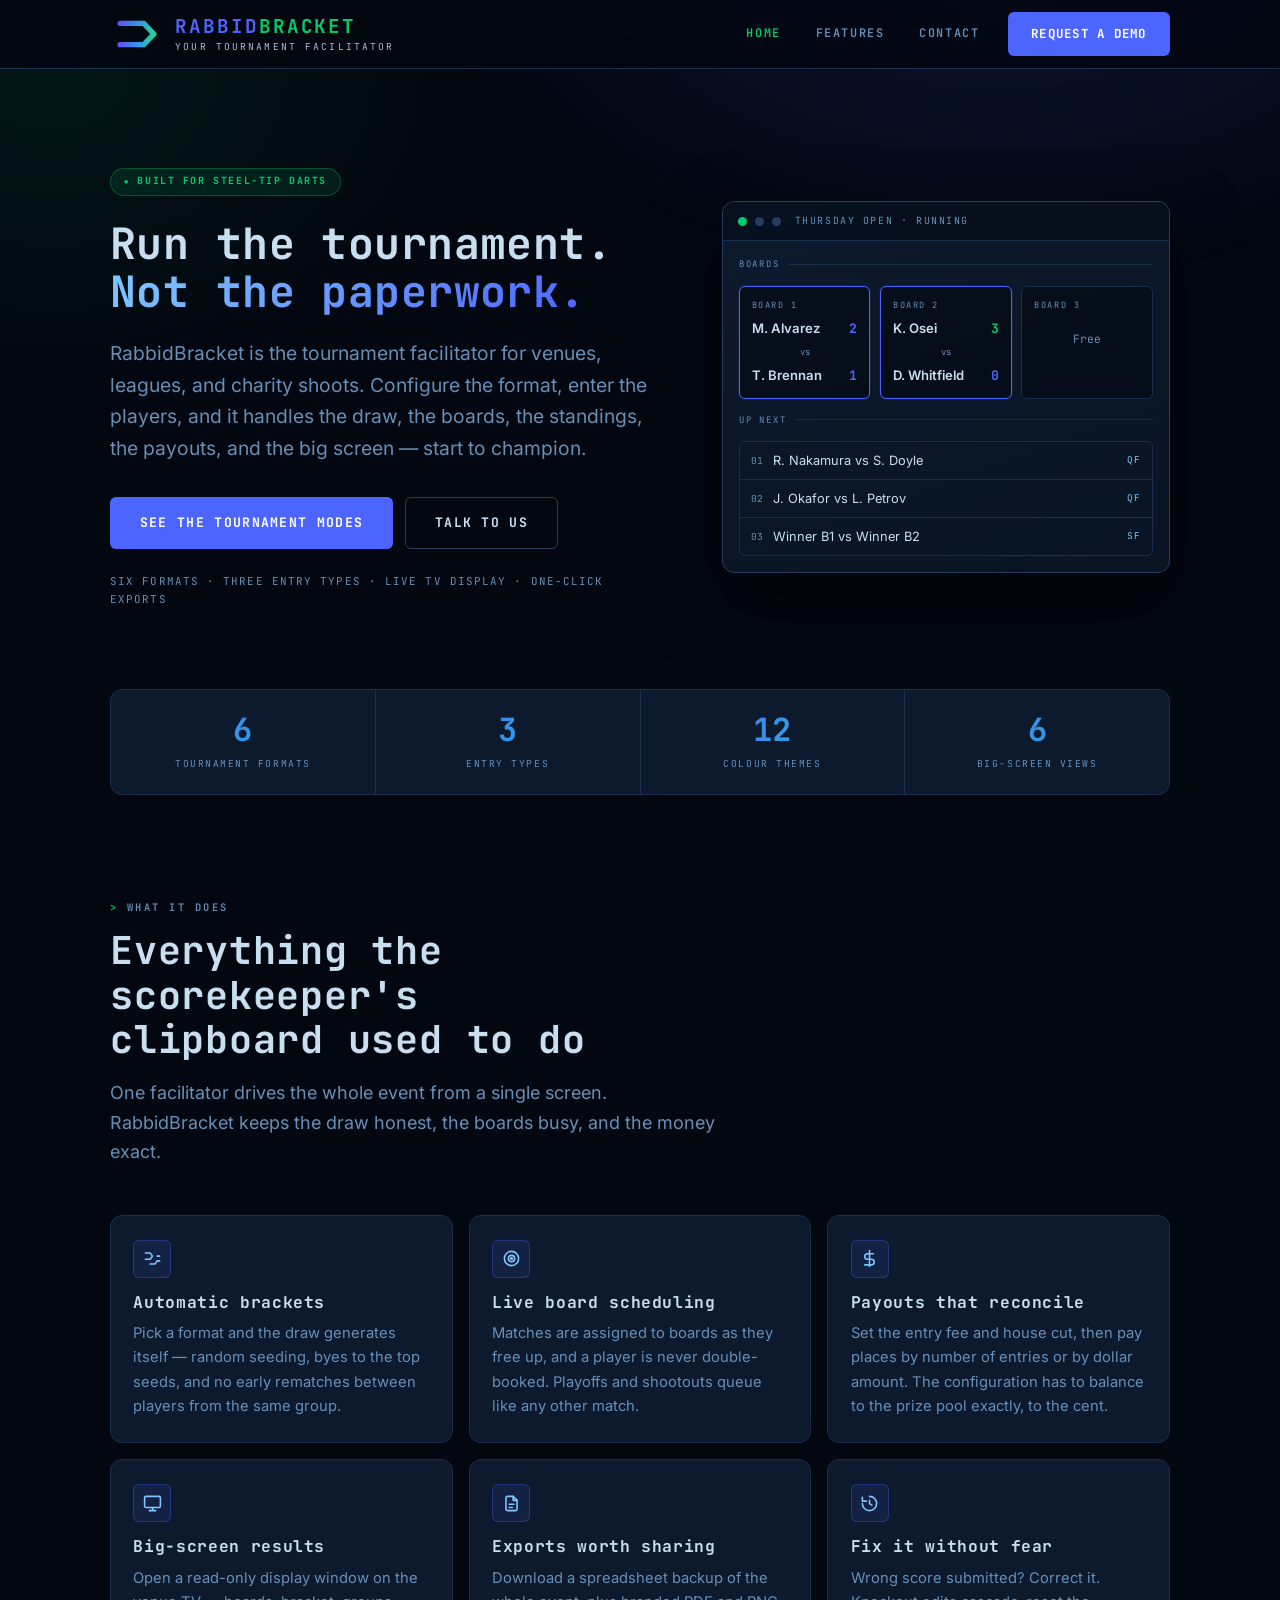
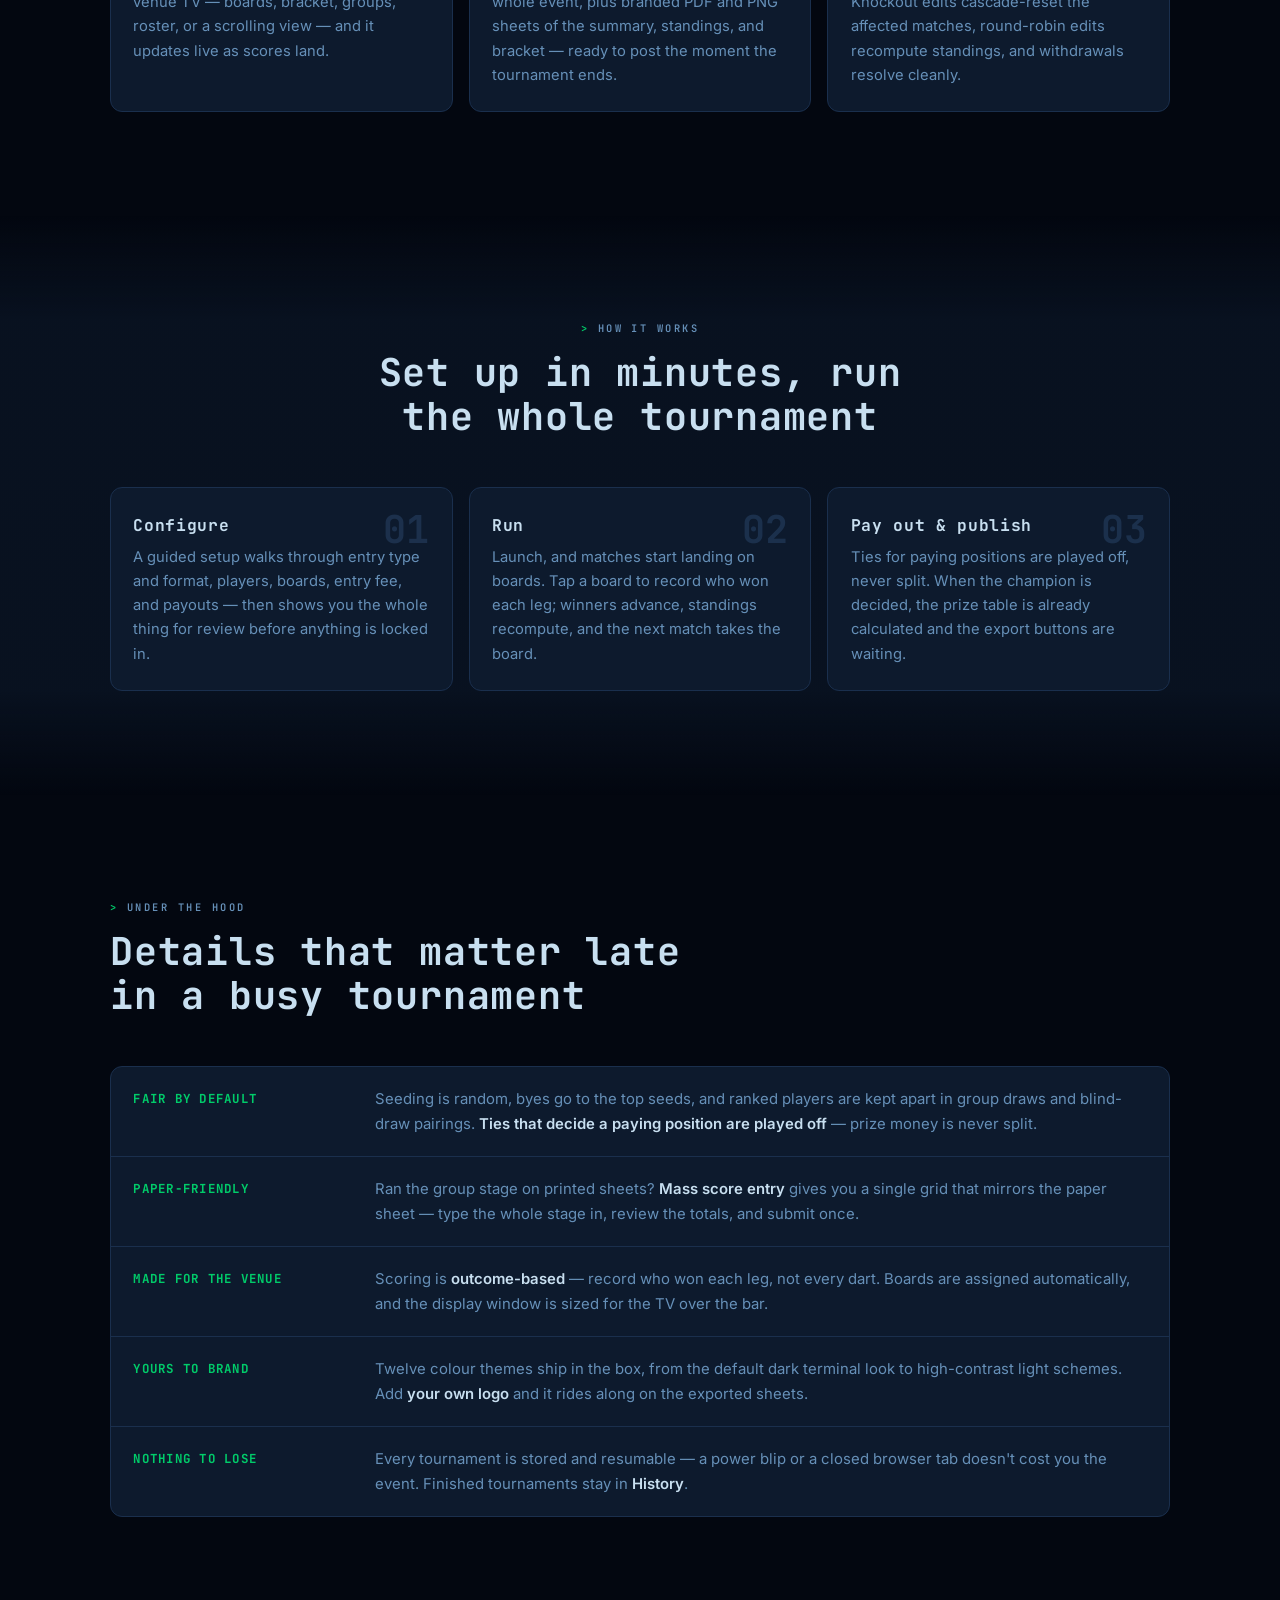
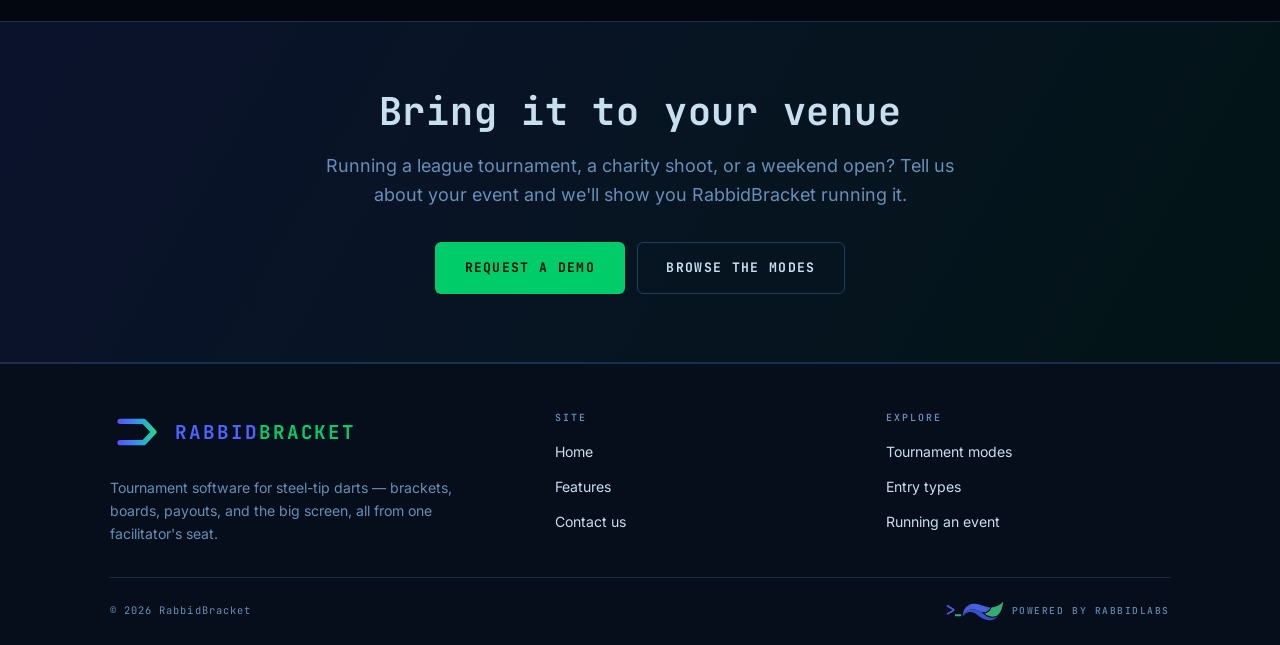
==== commit 6246f053: "hyperlink to RabbidLabs and opacity fix" ====
--- a/index.html
+++ b/index.html
@@ -2,6 +2,15 @@
 <html lang="en">
   <head>
     <meta charset="utf-8" />
+
+    <!-- Google Tag Manager -->
+    <script>(function(w,d,s,l,i){w[l]=w[l]||[];w[l].push({'gtm.start':
+    new Date().getTime(),event:'gtm.js'});var f=d.getElementsByTagName(s)[0],
+    j=d.createElement(s),dl=l!='dataLayer'?'&l='+l:'';j.async=true;j.src=
+    'https://www.googletagmanager.com/gtm.js?id='+i+dl;f.parentNode.insertBefore(j,f);
+    })(window,document,'script','dataLayer','GTM-W3N5BRM5');</script>
+    <!-- End Google Tag Manager -->
+
     <meta name="viewport" content="width=device-width, initial-scale=1" />
     <title>RabbidBracket — Your Tournament Facilitator</title>
     <meta
@@ -9,7 +18,7 @@
       content="RabbidBracket runs steel-tip dart tournaments at your venue: six formats, three entry types, live board scheduling, exact payouts, a big-screen TV view, and branded result sheets."
     />
     <meta name="theme-color" content="#030710" />
-    <link rel="canonical" href="https://rabbidbracket.com/" />
+    <link rel="canonical" href="https://www.rabbidbracket.com/" />
 
     <link rel="icon" type="image/svg+xml" href="/assets/brand/rabbidbracket-mark.svg" />
     <link rel="icon" type="image/png" sizes="512x512" href="/assets/brand/rabbidbracket-icon.png" />
@@ -31,6 +40,11 @@
     <script src="/assets/js/site.js" defer></script>
   </head>
   <body>
+    <!-- Google Tag Manager (noscript) -->
+    <noscript><iframe src="https://www.googletagmanager.com/ns.html?id=GTM-W3N5BRM5"
+    height="0" width="0" style="display:none;visibility:hidden"></iframe></noscript>
+    <!-- End Google Tag Manager (noscript) -->
+
     <a class="skip-link" href="#main">Skip to content</a>
 
     <header class="site-header">
@@ -387,10 +401,10 @@
 
         <div class="footer-bottom">
           <p class="footer-copy">&copy; <span id="year">2026</span> RabbidBracket</p>
-          <span class="rb-attribution">
+          <a class="rb-attribution" href="https://www.rabbidlabs.com">
             <img class="rb-attribution-mark" src="/assets/brand/rabbidlabs-mark.svg" alt="" aria-hidden="true" />
             <span class="rb-attribution-text">Powered by RabbidLabs</span>
-          </span>
+          </a>
         </div>
       </div>
     </footer>
--- a/assets/css/site.css
+++ b/assets/css/site.css
@@ -368,16 +368,20 @@
   font-size: clamp(1.4rem, 3vw, 2rem);
 }
 
+/* The co-brand stays understated, but it is a link: 0.9 is the lowest opacity
+   that still clears WCAG AA (4.84:1) for the label against the footer. Dimming
+   the mark and the text together is what keeps it subordinate to the page. */
 .rb-attribution {
   display: inline-flex;
   align-items: center;
   gap: 0.5em;
-  opacity: 0.55;
+  opacity: 0.9;
   transition: opacity 0.15s;
 }
 
-.rb-attribution:hover {
-  opacity: 0.9;
+.rb-attribution:hover,
+.rb-attribution:focus-visible {
+  opacity: 1;
   text-decoration: none;
 }
 
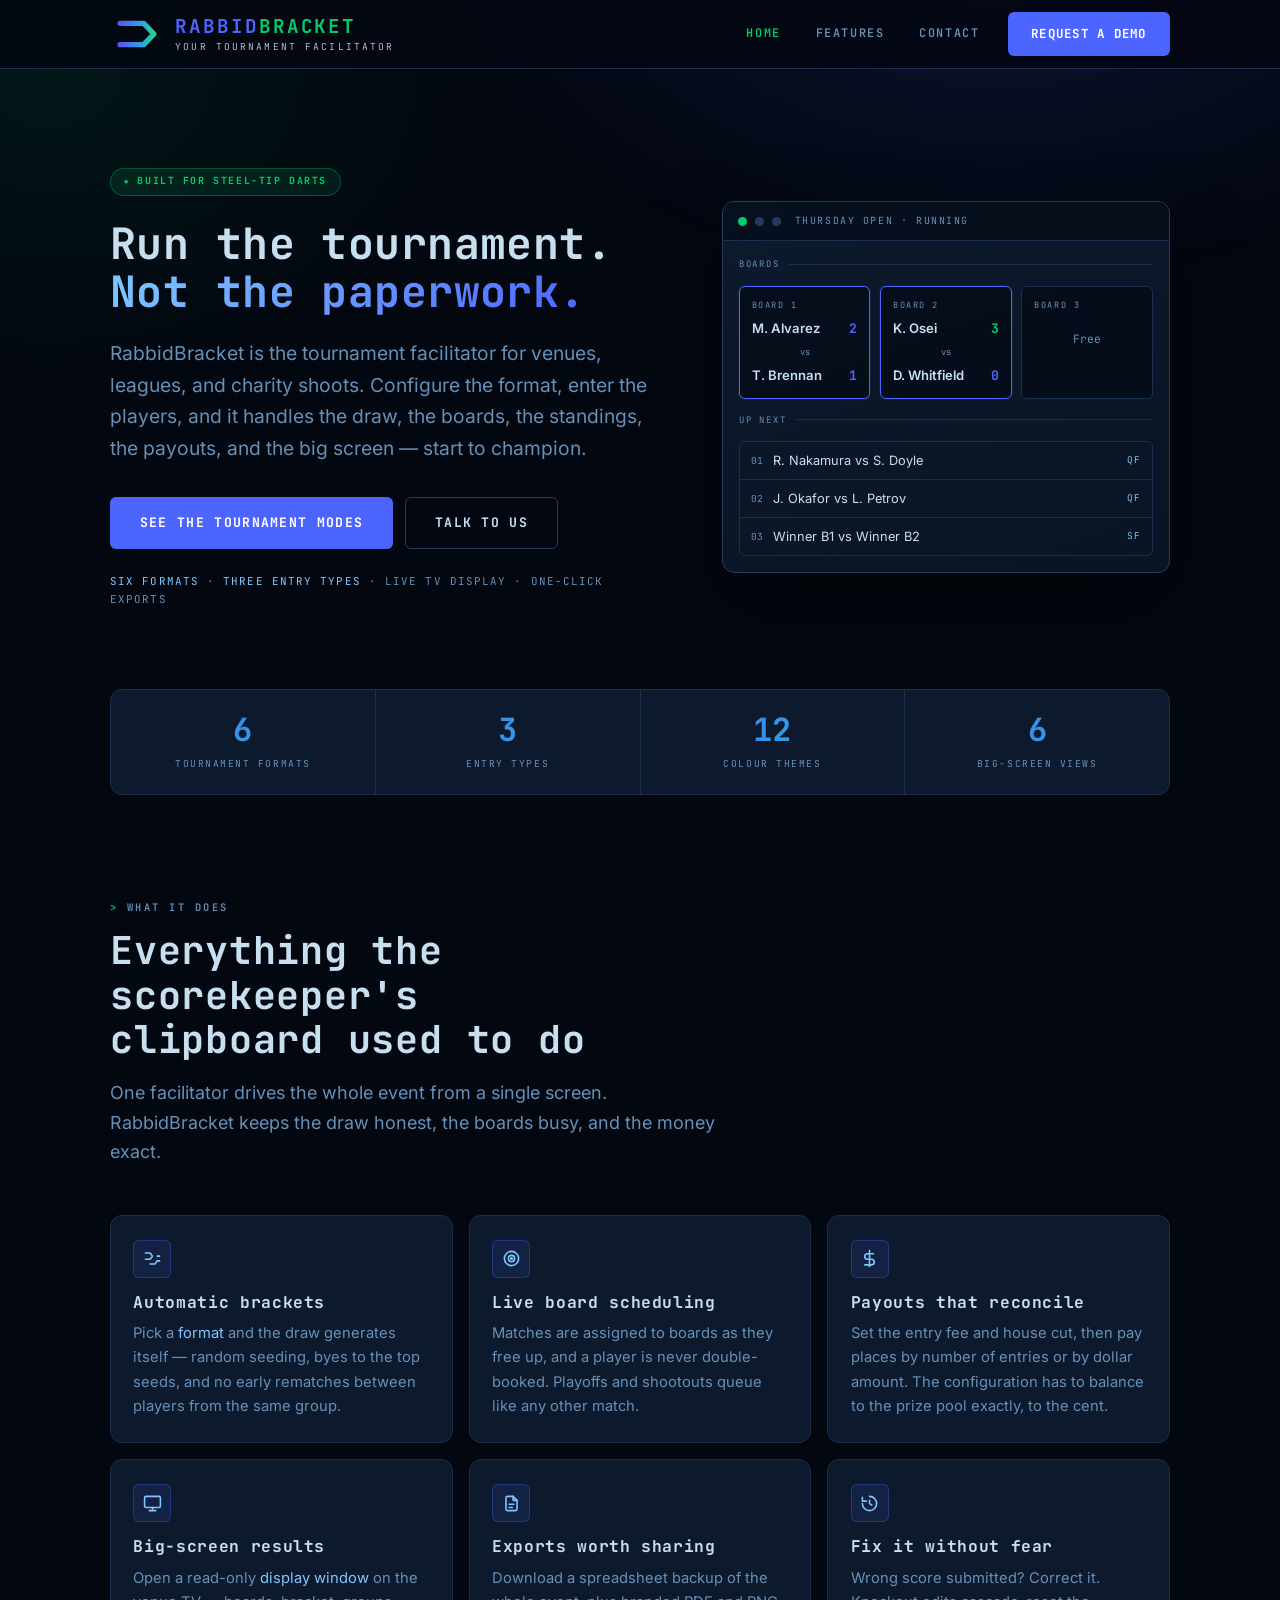
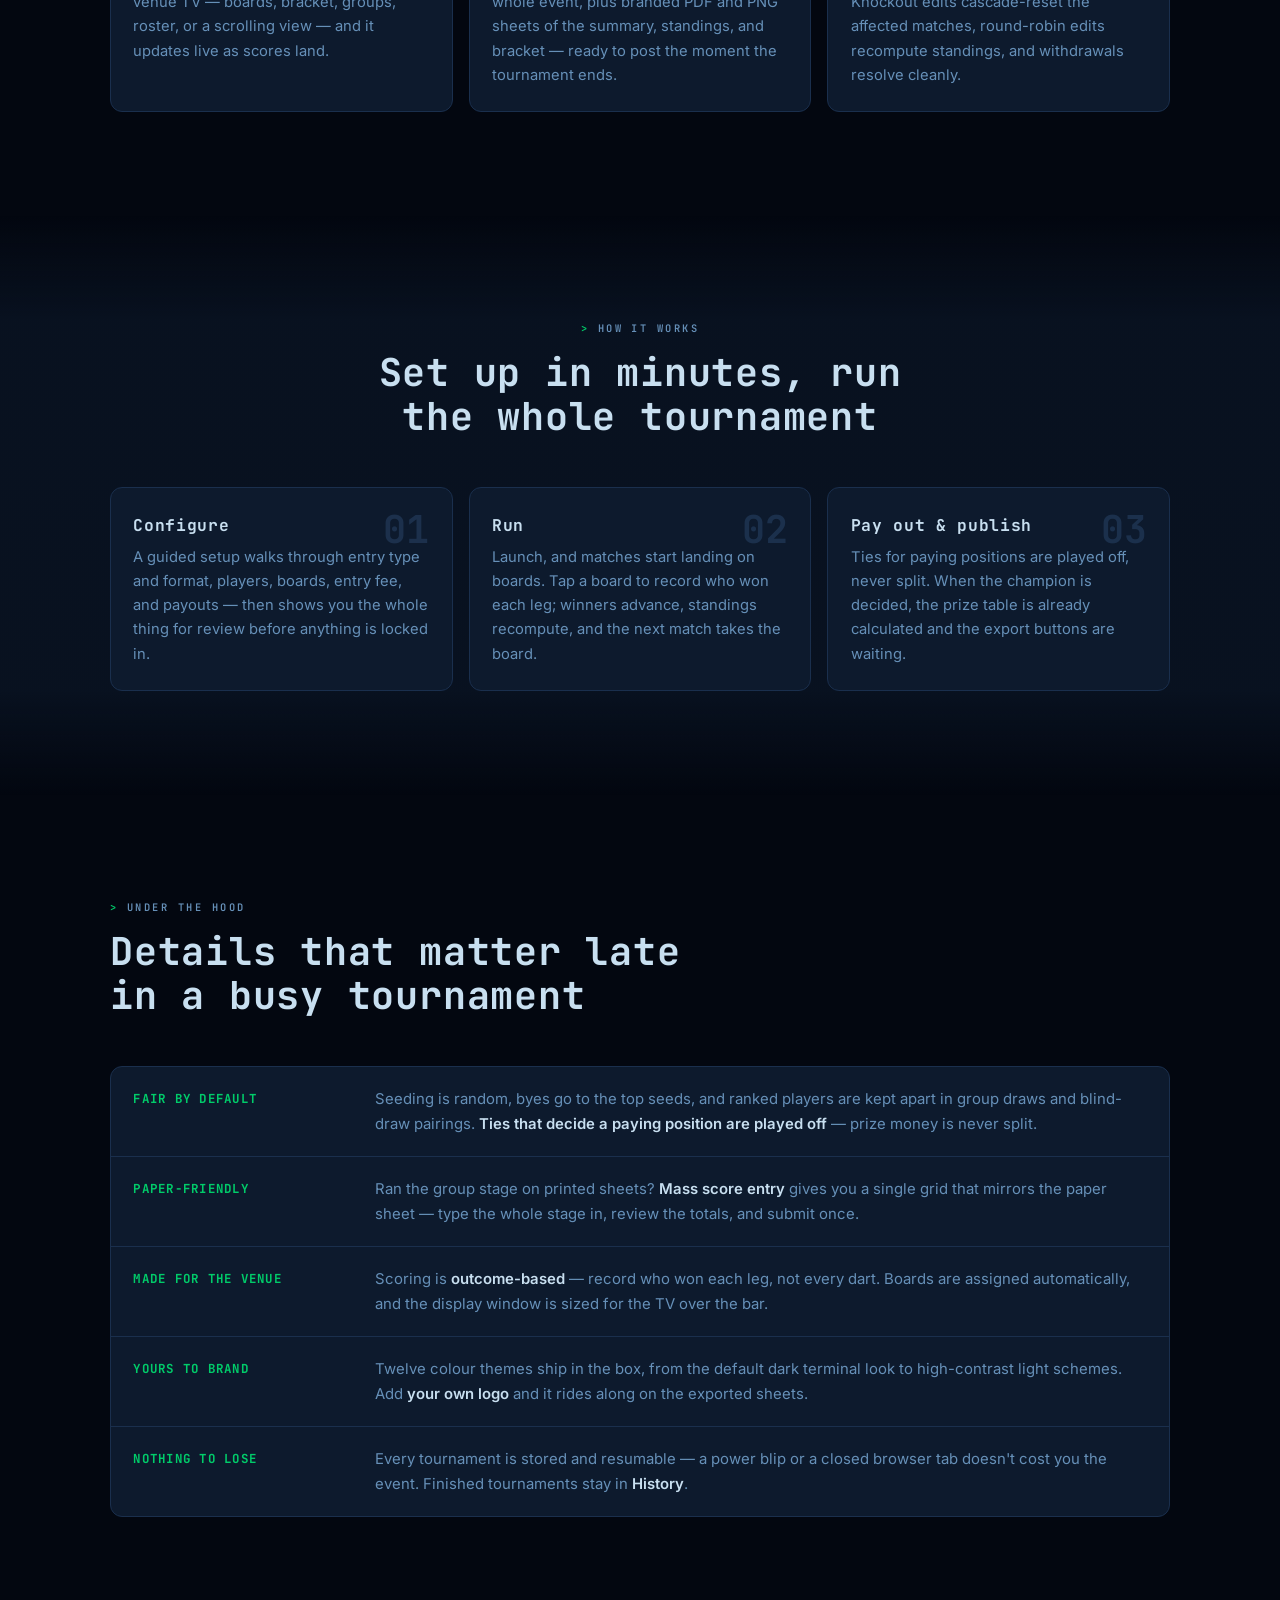
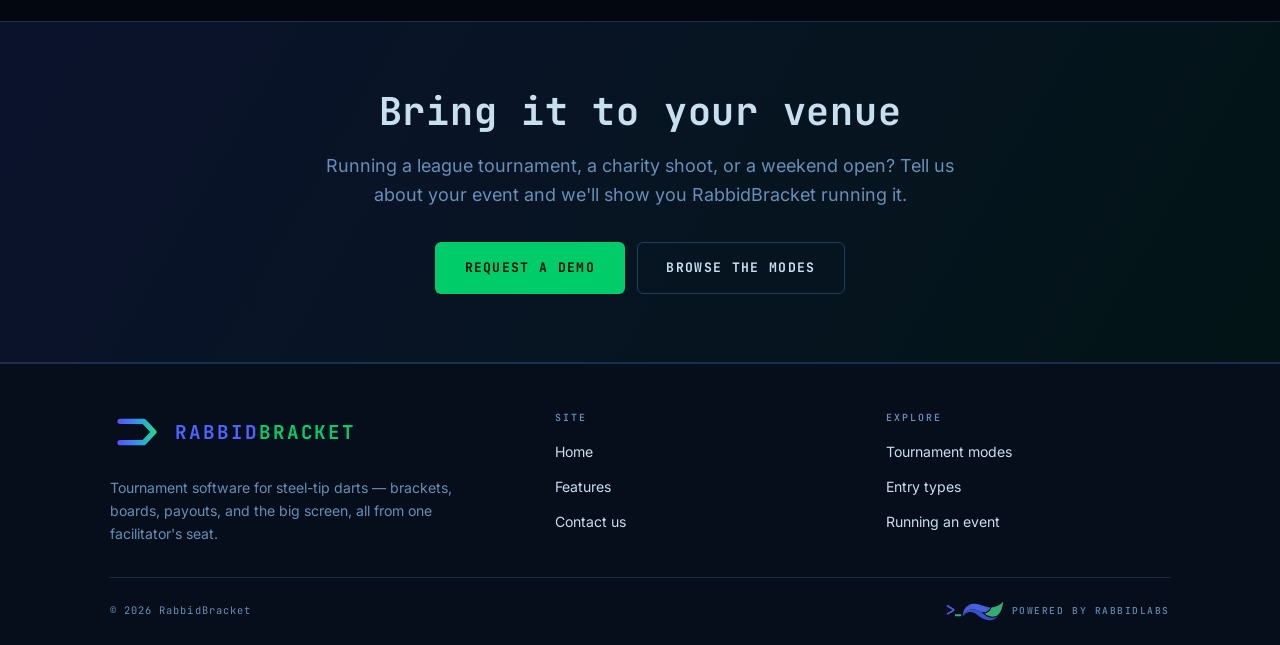
==== commit d58ccc47: "seo" ====
--- a/index.html
+++ b/index.html
@@ -12,10 +12,10 @@
     <!-- End Google Tag Manager -->
 
     <meta name="viewport" content="width=device-width, initial-scale=1" />
-    <title>RabbidBracket — Your Tournament Facilitator</title>
+    <title>RabbidBracket — Steel-Tip Dart Tournament Software</title>
     <meta
       name="description"
-      content="RabbidBracket runs steel-tip dart tournaments at your venue: six formats, three entry types, live board scheduling, exact payouts, a big-screen TV view, and branded result sheets."
+      content="RabbidBracket runs steel-tip dart tournaments at your venue — six bracket formats, live board scheduling, exact payouts, and a big-screen TV view."
     />
     <meta name="theme-color" content="#030710" />
     <link rel="canonical" href="https://www.rabbidbracket.com/" />
@@ -25,19 +25,76 @@
     <link rel="apple-touch-icon" href="/assets/brand/rabbidbracket-icon.png" />
 
     <meta property="og:type" content="website" />
-    <meta property="og:title" content="RabbidBracket — Your Tournament Facilitator" />
+    <meta property="og:url" content="https://www.rabbidbracket.com/" />
+    <meta property="og:site_name" content="RabbidBracket" />
+    <meta property="og:locale" content="en_US" />
+    <meta property="og:title" content="RabbidBracket — Steel-Tip Dart Tournament Software" />
     <meta
       property="og:description"
       content="Configure the format, enter players, auto-generate the bracket, run every board, pay it out — and put a live results screen on the venue TV."
     />
-    <meta property="og:image" content="/assets/brand/rabbidbracket-icon.png" />
+    <meta property="og:image" content="https://www.rabbidbracket.com/assets/brand/rabbidbracket-icon.png" />
+    <meta property="og:image:secure_url" content="https://www.rabbidbracket.com/assets/brand/rabbidbracket-icon.png" />
+    <meta property="og:image:type" content="image/png" />
+    <meta property="og:image:width" content="512" />
+    <meta property="og:image:height" content="512" />
+    <meta property="og:image:alt" content="The RabbidBracket match-point mark" />
     <meta name="twitter:card" content="summary" />
+    <meta name="twitter:title" content="RabbidBracket — Steel-Tip Dart Tournament Software" />
+    <meta
+      name="twitter:description"
+      content="Configure the format, enter players, auto-generate the bracket, run every board, pay it out — and put a live results screen on the venue TV."
+    />
+    <meta name="twitter:image" content="https://www.rabbidbracket.com/assets/brand/rabbidbracket-icon.png" />
+    <meta name="twitter:image:alt" content="The RabbidBracket match-point mark" />
 
     <link rel="preload" as="font" type="font/woff2" href="/assets/fonts/jetbrains-mono-latin-700-normal.woff2" crossorigin />
     <link rel="preload" as="font" type="font/woff2" href="/assets/fonts/inter-latin-400-normal.woff2" crossorigin />
     <link rel="stylesheet" href="/assets/css/brand.tokens.css" />
     <link rel="stylesheet" href="/assets/css/site.css" />
     <script src="/assets/js/site.js" defer></script>
+
+    <script type="application/ld+json">
+      {
+        "@context": "https://schema.org",
+        "@graph": [
+          {
+            "@type": "Organization",
+            "@id": "https://www.rabbidbracket.com/#organization",
+            "name": "RabbidLabs",
+            "url": "https://www.rabbidlabs.com",
+            "logo": {
+              "@type": "ImageObject",
+              "url": "https://www.rabbidbracket.com/assets/brand/rabbidlabs-mark.svg"
+            }
+          },
+          {
+            "@type": "WebSite",
+            "@id": "https://www.rabbidbracket.com/#website",
+            "name": "RabbidBracket",
+            "url": "https://www.rabbidbracket.com/",
+            "publisher": { "@id": "https://www.rabbidbracket.com/#organization" }
+          },
+          {
+            "@type": "SoftwareApplication",
+            "@id": "https://www.rabbidbracket.com/#software",
+            "name": "RabbidBracket",
+            "description": "RabbidBracket runs steel-tip dart tournaments at your venue — six bracket formats, live board scheduling, exact payouts, and a big-screen TV view.",
+            "url": "https://www.rabbidbracket.com/",
+            "applicationCategory": "SportsApplication",
+            "featureList": [
+              "Automatic brackets with random seeding and byes to the top seeds",
+              "Live board scheduling with no double-booked players",
+              "Payouts that reconcile exactly to the prize pool",
+              "Big-screen results display for the venue TV",
+              "Spreadsheet, PDF, and PNG exports of standings and brackets",
+              "Score corrections that cascade-reset affected matches"
+            ],
+            "publisher": { "@id": "https://www.rabbidbracket.com/#organization" }
+          }
+        ]
+      }
+    </script>
   </head>
   <body>
     <!-- Google Tag Manager (noscript) -->
@@ -50,7 +107,7 @@
     <header class="site-header">
       <div class="wrap header-inner">
         <a class="rb-logo" href="/" aria-label="RabbidBracket — home">
-          <img class="rb-logo-icon" src="/assets/brand/rabbidbracket-mark.svg" alt="" aria-hidden="true" />
+          <img class="rb-logo-icon" src="/assets/brand/rabbidbracket-mark.svg" alt="" aria-hidden="true" width="160" height="120" />
           <span class="rb-logo-text">
             <span class="rb-logo-name"><span class="rb-mark-a">Rabbid</span><span class="rb-mark-b">Bracket</span></span>
             <span class="rb-logo-tagline">Your Tournament Facilitator</span>
@@ -86,7 +143,10 @@
               <a class="btn btn--primary btn--lg" href="/features.html">See the tournament modes</a>
               <a class="btn btn--ghost btn--lg" href="/contact.html">Talk to us</a>
             </div>
-            <p class="hero-note">Six formats · Three entry types · Live TV display · One-click exports</p>
+            <p class="hero-note">
+              <a href="/features.html#modes">Six formats</a> · <a href="/features.html#entry">Three entry types</a> ·
+              Live TV display · One-click exports
+            </p>
           </div>
 
           <!-- Miniature of the operator screen: boards + up-next queue. -->
@@ -186,8 +246,8 @@
               </span>
               <h3>Automatic brackets</h3>
               <p>
-                Pick a format and the draw generates itself — random seeding, byes to the top seeds, and no early
-                rematches between players from the same group.
+                Pick a <a href="/features.html#modes">format</a> and the draw generates itself — random seeding, byes
+                to the top seeds, and no early rematches between players from the same group.
               </p>
             </article>
 
@@ -225,8 +285,8 @@
               </span>
               <h3>Big-screen results</h3>
               <p>
-                Open a read-only display window on the venue TV — boards, bracket, groups, roster, or a scrolling
-                view — and it updates live as scores land.
+                Open a read-only <a href="/features.html#running">display window</a> on the venue TV — boards,
+                bracket, groups, roster, or a scrolling view — and it updates live as scores land.
               </p>
             </article>
 
@@ -369,7 +429,7 @@
         <div class="footer-top">
           <div>
             <a class="rb-logo" href="/" aria-label="RabbidBracket — home">
-              <img class="rb-logo-icon" src="/assets/brand/rabbidbracket-mark.svg" alt="" aria-hidden="true" />
+              <img class="rb-logo-icon" src="/assets/brand/rabbidbracket-mark.svg" alt="" aria-hidden="true" width="160" height="120" />
               <span class="rb-logo-text">
                 <span class="rb-logo-name"><span class="rb-mark-a">Rabbid</span><span class="rb-mark-b">Bracket</span></span>
               </span>
@@ -402,7 +462,7 @@
         <div class="footer-bottom">
           <p class="footer-copy">&copy; <span id="year">2026</span> RabbidBracket</p>
           <a class="rb-attribution" href="https://www.rabbidlabs.com">
-            <img class="rb-attribution-mark" src="/assets/brand/rabbidlabs-mark.svg" alt="" aria-hidden="true" />
+            <img class="rb-attribution-mark" src="/assets/brand/rabbidlabs-mark.svg" alt="" aria-hidden="true" width="1225" height="423" />
             <span class="rb-attribution-text">Powered by RabbidLabs</span>
           </a>
         </div>
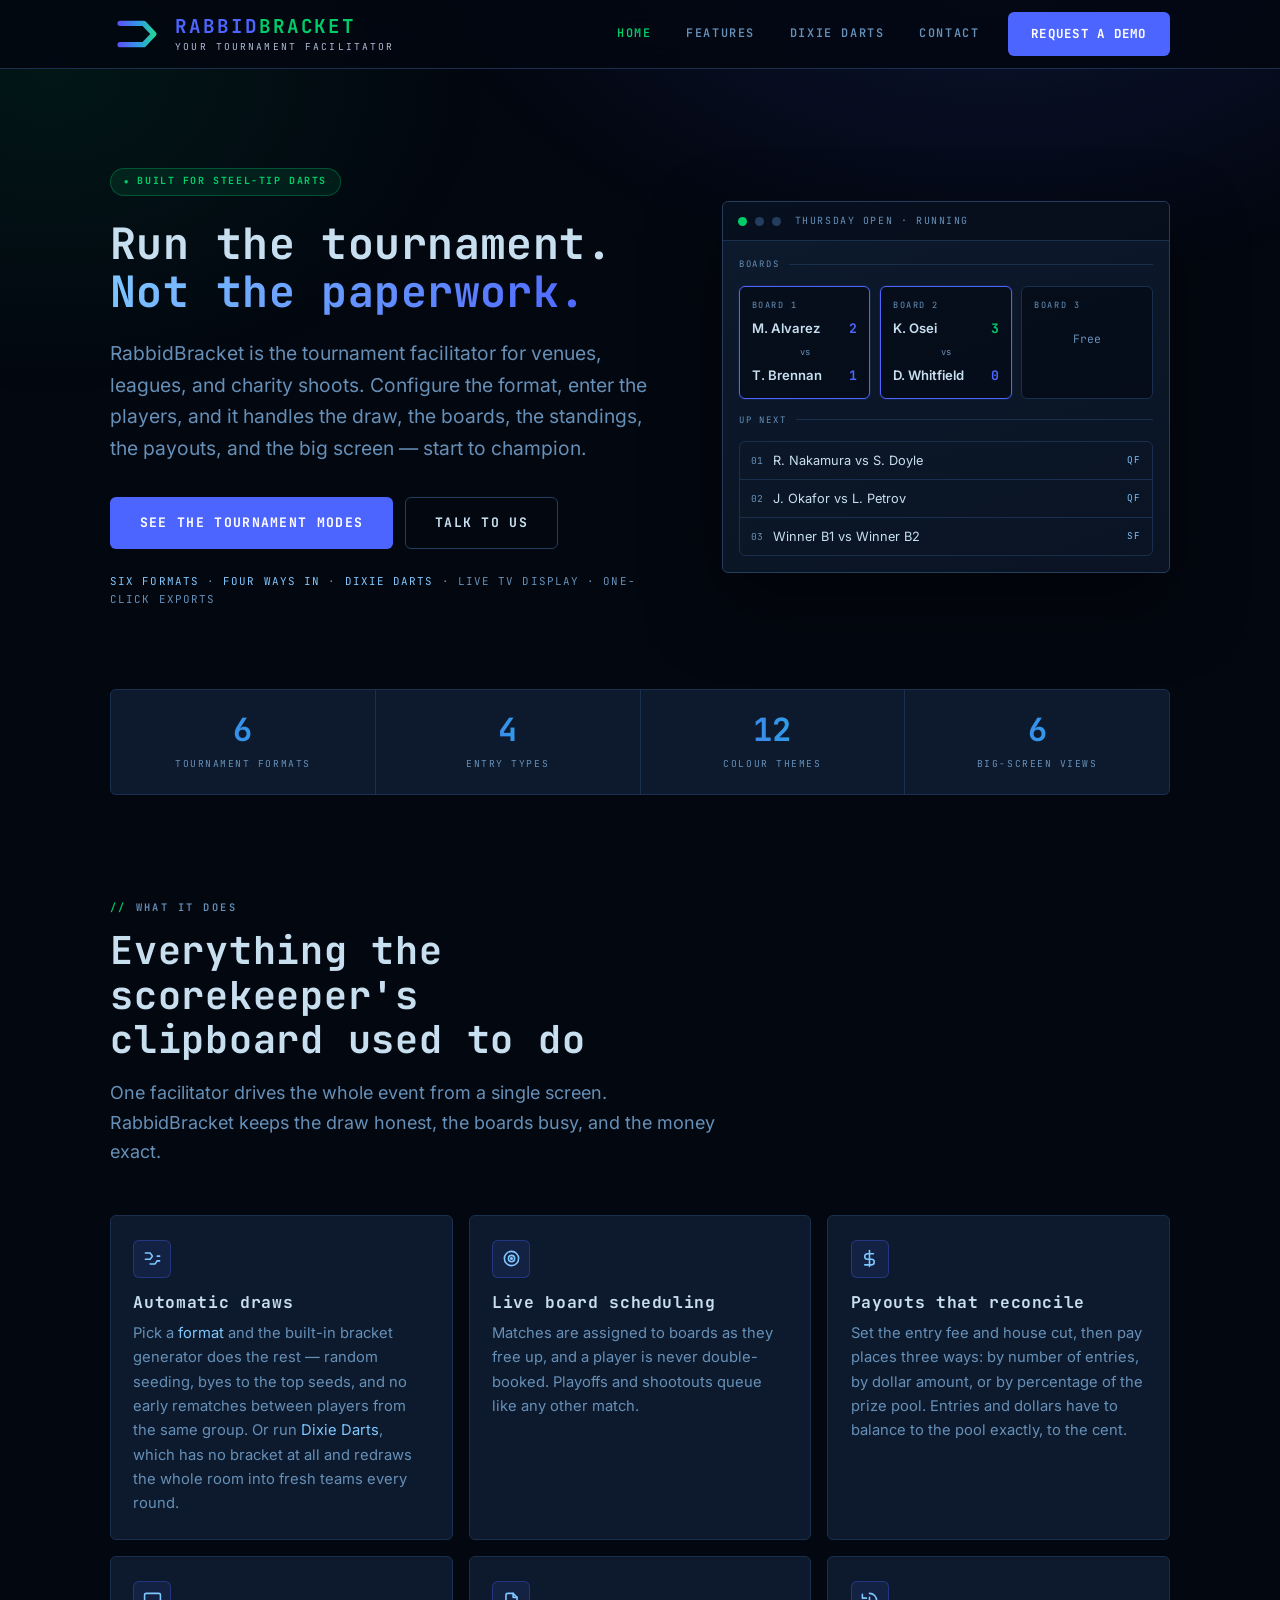
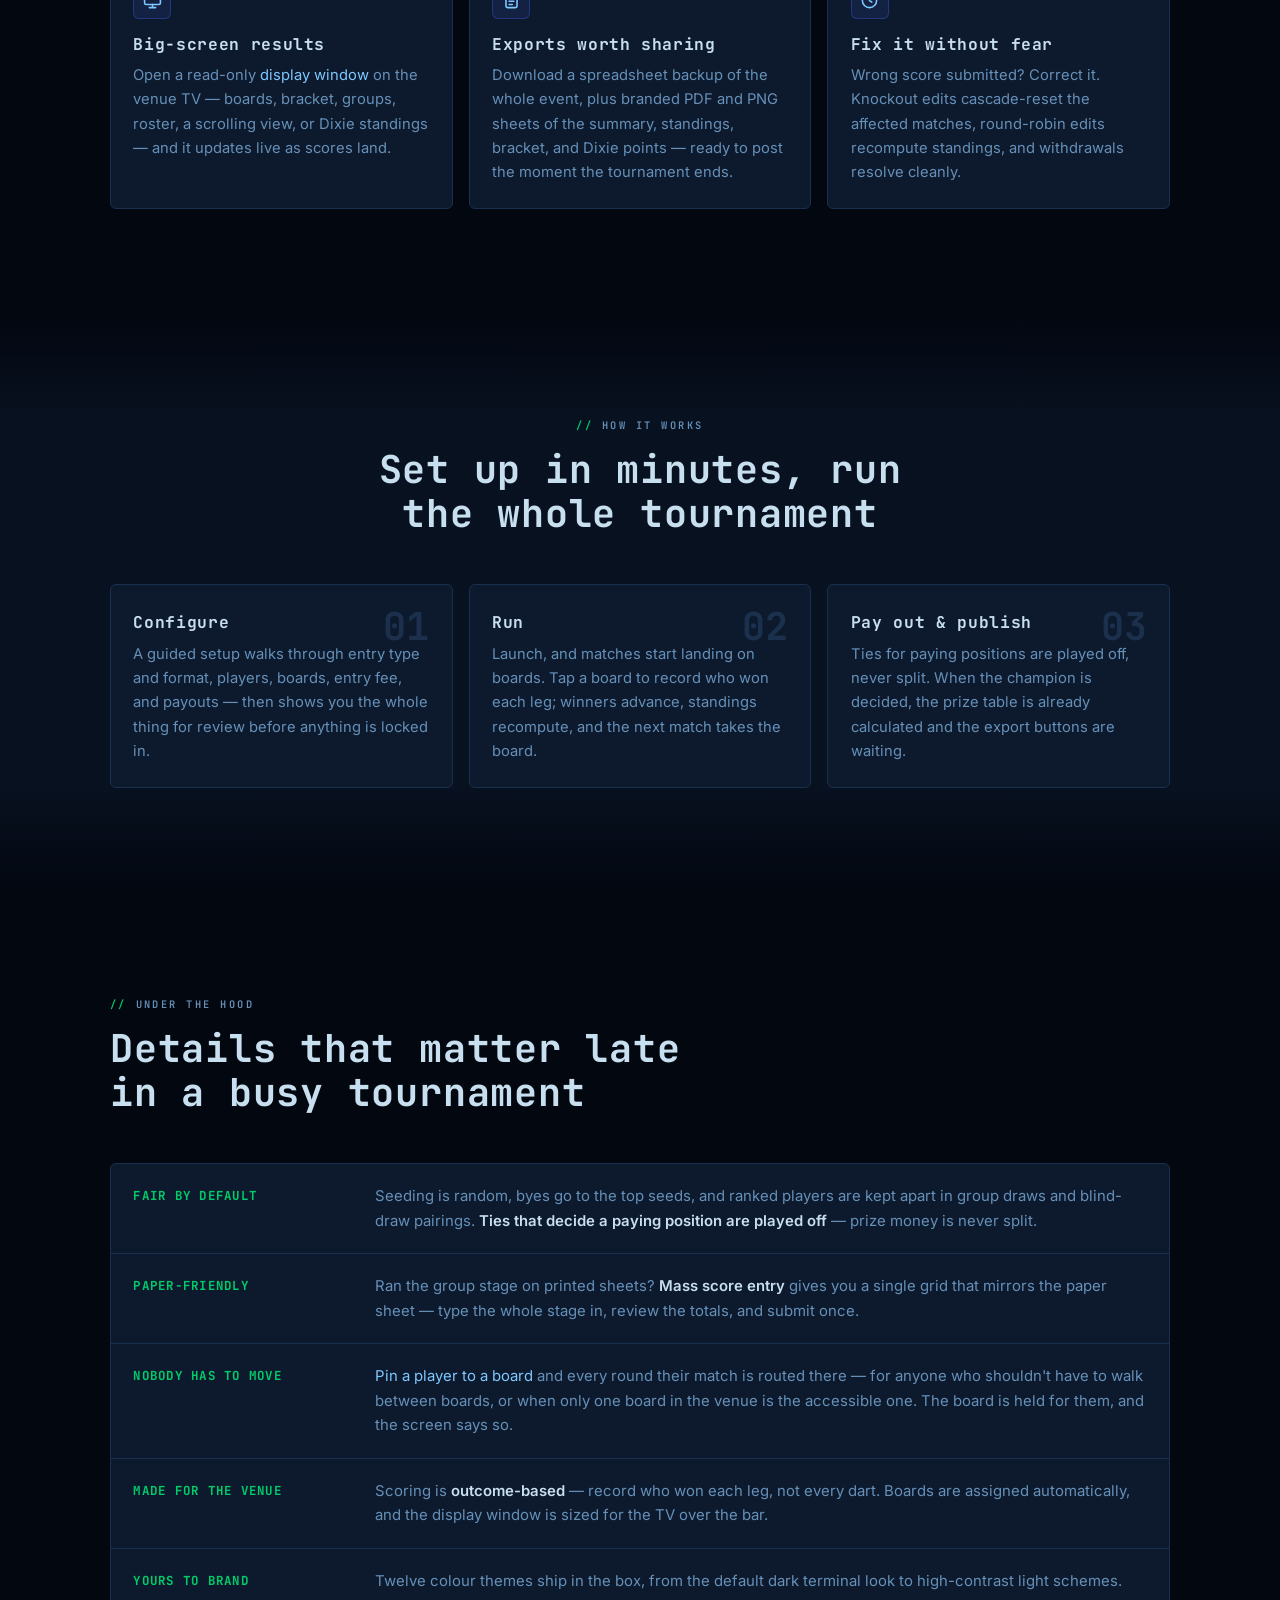
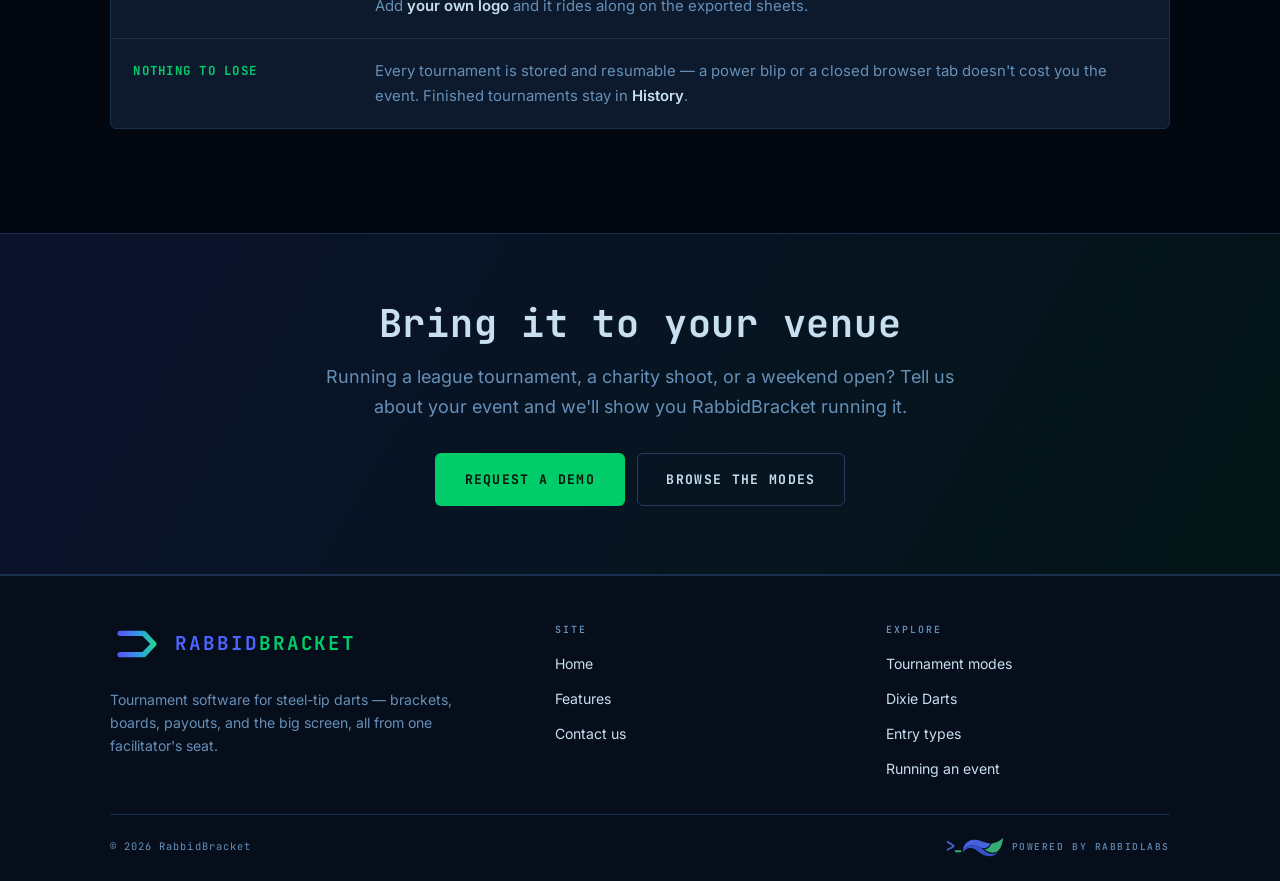
==== commit 31b52d9c: "MVP build updates and Dixie addition" ====
--- a/index.html
+++ b/index.html
@@ -15,7 +15,7 @@
     <title>RabbidBracket — Steel-Tip Dart Tournament Software</title>
     <meta
       name="description"
-      content="RabbidBracket runs steel-tip dart tournaments at your venue — six bracket formats, live board scheduling, exact payouts, and a big-screen TV view."
+      content="RabbidBracket runs steel-tip dart tournaments at your venue — six formats including Dixie Darts, live scheduling, exact payouts, and a big-screen TV view."
     />
     <meta name="theme-color" content="#030710" />
     <link rel="canonical" href="https://www.rabbidbracket.com/" />
@@ -27,26 +27,26 @@
     <meta property="og:type" content="website" />
     <meta property="og:url" content="https://www.rabbidbracket.com/" />
     <meta property="og:site_name" content="RabbidBracket" />
-    <meta property="og:locale" content="en_US" />
+    <meta property="og:locale" content="en_CA" />
     <meta property="og:title" content="RabbidBracket — Steel-Tip Dart Tournament Software" />
     <meta
       property="og:description"
       content="Configure the format, enter players, auto-generate the bracket, run every board, pay it out — and put a live results screen on the venue TV."
     />
-    <meta property="og:image" content="https://www.rabbidbracket.com/assets/brand/rabbidbracket-icon.png" />
-    <meta property="og:image:secure_url" content="https://www.rabbidbracket.com/assets/brand/rabbidbracket-icon.png" />
+    <meta property="og:image" content="https://www.rabbidbracket.com/assets/img/og-tv-boards.png" />
+    <meta property="og:image:secure_url" content="https://www.rabbidbracket.com/assets/img/og-tv-boards.png" />
     <meta property="og:image:type" content="image/png" />
-    <meta property="og:image:width" content="512" />
-    <meta property="og:image:height" content="512" />
-    <meta property="og:image:alt" content="The RabbidBracket match-point mark" />
-    <meta name="twitter:card" content="summary" />
+    <meta property="og:image:width" content="1200" />
+    <meta property="og:image:height" content="630" />
+    <meta property="og:image:alt" content="The RabbidBracket big-screen view on a venue TV: live board cards, an up-next queue, and live tournament standings." />
+    <meta name="twitter:card" content="summary_large_image" />
     <meta name="twitter:title" content="RabbidBracket — Steel-Tip Dart Tournament Software" />
     <meta
       name="twitter:description"
       content="Configure the format, enter players, auto-generate the bracket, run every board, pay it out — and put a live results screen on the venue TV."
     />
-    <meta name="twitter:image" content="https://www.rabbidbracket.com/assets/brand/rabbidbracket-icon.png" />
-    <meta name="twitter:image:alt" content="The RabbidBracket match-point mark" />
+    <meta name="twitter:image" content="https://www.rabbidbracket.com/assets/img/og-tv-boards.png" />
+    <meta name="twitter:image:alt" content="The RabbidBracket big-screen view on a venue TV: live board cards, an up-next queue, and live tournament standings." />
 
     <link rel="preload" as="font" type="font/woff2" href="/assets/fonts/jetbrains-mono-latin-700-normal.woff2" crossorigin />
     <link rel="preload" as="font" type="font/woff2" href="/assets/fonts/inter-latin-400-normal.woff2" crossorigin />
@@ -73,21 +73,28 @@
             "@id": "https://www.rabbidbracket.com/#website",
             "name": "RabbidBracket",
             "url": "https://www.rabbidbracket.com/",
+            "inLanguage": "en",
             "publisher": { "@id": "https://www.rabbidbracket.com/#organization" }
           },
           {
             "@type": "SoftwareApplication",
             "@id": "https://www.rabbidbracket.com/#software",
             "name": "RabbidBracket",
-            "description": "RabbidBracket runs steel-tip dart tournaments at your venue — six bracket formats, live board scheduling, exact payouts, and a big-screen TV view.",
+            "description": "RabbidBracket runs steel-tip dart tournaments at your venue — six formats including Dixie Darts, live scheduling, exact payouts, and a big-screen TV view.",
             "url": "https://www.rabbidbracket.com/",
             "applicationCategory": "SportsApplication",
+            "screenshot": [
+              "https://www.rabbidbracket.com/assets/img/og-tv-boards.png",
+              "https://www.rabbidbracket.com/assets/img/og-dixie.png"
+            ],
             "featureList": [
+              "Six tournament formats, including the bracket-free Dixie Darts",
               "Automatic brackets with random seeding and byes to the top seeds",
               "Live board scheduling with no double-booked players",
-              "Payouts that reconcile exactly to the prize pool",
+              "Board pins that keep a player on the same board every round",
+              "Payouts by number of entries, dollar amount, or percentage of the prize pool",
               "Big-screen results display for the venue TV",
-              "Spreadsheet, PDF, and PNG exports of standings and brackets",
+              "Spreadsheet, PDF, and PNG exports of standings, brackets, and Dixie points",
               "Score corrections that cascade-reset affected matches"
             ],
             "publisher": { "@id": "https://www.rabbidbracket.com/#organization" }
@@ -121,6 +128,7 @@
         <nav class="nav" id="site-nav" aria-label="Main">
           <a class="nav-link" href="/" aria-current="page">Home</a>
           <a class="nav-link" href="/features.html">Features</a>
+          <a class="nav-link" href="/dixie-darts.html">Dixie Darts</a>
           <a class="nav-link" href="/contact.html">Contact</a>
           <a class="btn btn--primary nav-cta" href="/contact.html">Request a demo</a>
         </nav>
@@ -144,8 +152,8 @@
               <a class="btn btn--ghost btn--lg" href="/contact.html">Talk to us</a>
             </div>
             <p class="hero-note">
-              <a href="/features.html#modes">Six formats</a> · <a href="/features.html#entry">Three entry types</a> ·
-              Live TV display · One-click exports
+              <a href="/features.html#modes">Six formats</a> · <a href="/features.html#entry">Four ways in</a> ·
+              <a href="/dixie-darts.html">Dixie Darts</a> · Live TV display · One-click exports
             </p>
           </div>
 
@@ -210,7 +218,7 @@
               <div class="stat-label">Tournament formats</div>
             </div>
             <div class="stat">
-              <div class="stat-num">3</div>
+              <div class="stat-num">4</div>
               <div class="stat-label">Entry types</div>
             </div>
             <div class="stat">
@@ -244,10 +252,12 @@
                   <path d="M3 5h6l3 4-3 4H3M9 19h6l3-4" /><path d="M18 9h3M18 15h3" />
                 </svg>
               </span>
-              <h3>Automatic brackets</h3>
-              <p>
-                Pick a <a href="/features.html#modes">format</a> and the draw generates itself — random seeding, byes
-                to the top seeds, and no early rematches between players from the same group.
+              <h3>Automatic draws</h3>
+              <p>
+                Pick a <a href="/features.html#modes">format</a> and the built-in bracket generator does the rest —
+                random seeding, byes to the top seeds, and no early rematches between players from the same group. Or run
+                <a href="/dixie-darts.html">Dixie Darts</a>, which has no bracket at all and redraws the whole room
+                into fresh teams every round.
               </p>
             </article>
 
@@ -272,8 +282,9 @@
               </span>
               <h3>Payouts that reconcile</h3>
               <p>
-                Set the entry fee and house cut, then pay places by number of entries or by dollar amount. The
-                configuration has to balance to the prize pool exactly, to the cent.
+                Set the entry fee and house cut, then pay places three ways: by number of entries, by dollar amount,
+                or by percentage of the prize pool. Entries and dollars have to balance to the pool exactly, to the
+                cent.
               </p>
             </article>
 
@@ -286,7 +297,7 @@
               <h3>Big-screen results</h3>
               <p>
                 Open a read-only <a href="/features.html#running">display window</a> on the venue TV — boards,
-                bracket, groups, roster, or a scrolling view — and it updates live as scores land.
+                bracket, groups, roster, a scrolling view, or Dixie standings — and it updates live as scores land.
               </p>
             </article>
 
@@ -300,7 +311,7 @@
               <h3>Exports worth sharing</h3>
               <p>
                 Download a spreadsheet backup of the whole event, plus branded PDF and PNG sheets of the summary,
-                standings, and bracket — ready to post the moment the tournament ends.
+                standings, bracket, and Dixie points — ready to post the moment the tournament ends.
               </p>
             </article>
 
@@ -367,44 +378,52 @@
             <h2>Details that matter late in a busy tournament</h2>
           </div>
 
-          <div class="rows">
-            <div class="row">
-              <div class="row-key">Fair by default</div>
-              <div class="row-val">
+          <dl class="rows">
+            <div class="row">
+              <dt class="row-key">Fair by default</dt>
+              <dd class="row-val">
                 Seeding is random, byes go to the top seeds, and ranked players are kept apart in group draws and
                 blind-draw pairings. <strong>Ties that decide a paying position are played off</strong> — prize money
                 is never split.
-              </div>
-            </div>
-            <div class="row">
-              <div class="row-key">Paper-friendly</div>
-              <div class="row-val">
+              </dd>
+            </div>
+            <div class="row">
+              <dt class="row-key">Paper-friendly</dt>
+              <dd class="row-val">
                 Ran the group stage on printed sheets? <strong>Mass score entry</strong> gives you a single grid that
                 mirrors the paper sheet — type the whole stage in, review the totals, and submit once.
-              </div>
-            </div>
-            <div class="row">
-              <div class="row-key">Made for the venue</div>
-              <div class="row-val">
+              </dd>
+            </div>
+            <div class="row">
+              <dt class="row-key">Nobody has to move</dt>
+              <dd class="row-val">
+                <a href="/dixie-darts.html#pins">Pin a player to a board</a> and every round their match is routed
+                there — for anyone who shouldn't have to walk between boards, or when only one board in the venue is
+                the accessible one. The board is held for them, and the screen says so.
+              </dd>
+            </div>
+            <div class="row">
+              <dt class="row-key">Made for the venue</dt>
+              <dd class="row-val">
                 Scoring is <strong>outcome-based</strong> — record who won each leg, not every dart. Boards are
                 assigned automatically, and the display window is sized for the TV over the bar.
-              </div>
-            </div>
-            <div class="row">
-              <div class="row-key">Yours to brand</div>
-              <div class="row-val">
+              </dd>
+            </div>
+            <div class="row">
+              <dt class="row-key">Yours to brand</dt>
+              <dd class="row-val">
                 Twelve colour themes ship in the box, from the default dark terminal look to high-contrast light
                 schemes. Add <strong>your own logo</strong> and it rides along on the exported sheets.
-              </div>
-            </div>
-            <div class="row">
-              <div class="row-key">Nothing to lose</div>
-              <div class="row-val">
+              </dd>
+            </div>
+            <div class="row">
+              <dt class="row-key">Nothing to lose</dt>
+              <dd class="row-val">
                 Every tournament is stored and resumable — a power blip or a closed browser tab doesn't cost you the
                 event. Finished tournaments stay in <strong>History</strong>.
-              </div>
-            </div>
-          </div>
+              </dd>
+            </div>
+          </dl>
         </div>
       </section>
     </main>
@@ -453,6 +472,7 @@
             <h2>Explore</h2>
             <ul class="footer-links">
               <li><a href="/features.html#modes">Tournament modes</a></li>
+              <li><a href="/dixie-darts.html">Dixie Darts</a></li>
               <li><a href="/features.html#entry">Entry types</a></li>
               <li><a href="/features.html#running">Running an event</a></li>
             </ul>
--- a/assets/css/site.css
+++ b/assets/css/site.css
@@ -92,12 +92,12 @@
   /* Not a RabbidLabs value: the RabbidBracket product mark's own gradient,
      matching the stops in brand/rabbidbracket-mark.svg. Kept literal so the
      mark and the type it tints can never drift apart. */
-  --grad: linear-gradient(115deg, #5956f6, #3199e8 55%, #24d29a);
+  --grad: linear-gradient(90deg, #5956f6, #3199e8 55%, #24d29a);
 
   /* The brand has no danger role; these are local to the form's error state. */
   --danger: #ff8189;
-  --danger-bg: color-mix(in srgb, #e63946 10%, transparent);
-  --danger-border: color-mix(in srgb, #e63946 30%, transparent);
+  --danger-bg: color-mix(in srgb, var(--danger) 10%, transparent);
+  --danger-border: color-mix(in srgb, var(--danger) 30%, transparent);
 
   /* Ink for text sitting on a filled accent — not a brand colour. */
   --on-accent: #fff;
@@ -105,7 +105,6 @@
 
   --radius: var(--rb-radius);
   --radius-sm: var(--rb-radius-sm);
-  --radius-lg: 12px; /* local: the brand's terminal shape language stops at 6px */
 
   --mono: var(--rb-font-mono);
   --sans: var(--rb-font-sans);
@@ -257,7 +256,7 @@
 }
 
 .eyebrow::before {
-  content: '> ';
+  content: '// ';
   color: var(--win);
 }
 
@@ -292,6 +291,11 @@
 
 .section-head--center .lede {
   margin-inline: auto;
+}
+
+/* A closing note set after a figure or list, not under a heading. */
+.lede--flow {
+  margin-top: 1.6rem;
 }
 
 .lede--center {
@@ -706,7 +710,7 @@
 .mock {
   background: linear-gradient(160deg, var(--surface), color-mix(in srgb, var(--surface) 65%, var(--bg)));
   border: 1px solid var(--border-2);
-  border-radius: var(--radius-lg);
+  border-radius: var(--radius);
   box-shadow: 0 30px 70px rgba(0, 0, 0, 0.5);
   overflow: hidden;
 }
@@ -904,7 +908,7 @@
 .card {
   background: var(--surface);
   border: 1px solid var(--border);
-  border-radius: var(--radius-lg);
+  border-radius: var(--radius);
   padding: 1.5rem 1.4rem;
   display: flex;
   flex-direction: column;
@@ -966,7 +970,7 @@
   gap: 1px;
   background: var(--border);
   border: 1px solid var(--border);
-  border-radius: var(--radius-lg);
+  border-radius: var(--radius);
   overflow: hidden;
 }
 
@@ -1021,7 +1025,7 @@
 .mode {
   background: var(--surface);
   border: 1px solid var(--border);
-  border-radius: var(--radius-lg);
+  border-radius: var(--radius);
   padding: 1.6rem 1.5rem;
   display: flex;
   flex-direction: column;
@@ -1105,7 +1109,7 @@
 }
 
 .mode-facts li::before {
-  content: '>';
+  content: '→';
   position: absolute;
   left: 0;
   top: 0;
@@ -1119,7 +1123,7 @@
   display: flex;
   flex-direction: column;
   border: 1px solid var(--border);
-  border-radius: var(--radius-lg);
+  border-radius: var(--radius);
   overflow: hidden;
   background: var(--surface);
 }
@@ -1162,6 +1166,11 @@
 .row-val strong {
   color: var(--text);
   font-weight: 600;
+}
+
+/* A row long enough to need two paragraphs (the payout rules). */
+.row-val p + p {
+  margin-top: 0.75rem;
 }
 
 /* ── CTA band ── */
@@ -1202,7 +1211,7 @@
 .form-card {
   background: var(--surface);
   border: 1px solid var(--border);
-  border-radius: var(--radius-lg);
+  border-radius: var(--radius);
   padding: clamp(1.4rem, 3vw, 2rem);
 }
 
@@ -1325,7 +1334,7 @@
 .aside-card {
   background: var(--surface);
   border: 1px solid var(--border);
-  border-radius: var(--radius-lg);
+  border-radius: var(--radius);
   padding: 1.5rem 1.4rem;
   display: flex;
   flex-direction: column;
@@ -1438,6 +1447,61 @@
   font-size: 0.65rem;
   letter-spacing: 0.1em;
   color: var(--text-dim);
+}
+
+/* ═══════════════════════════════════════════════════════════════════════════
+   SCREENSHOTS — app captures shown inside a bordered frame
+
+   The captures come from the app running its default scheme id 0 ("Rabbid"),
+   which matches this palette value-for-value, so the frame reads as part of
+   the page rather than a pasted-in image.
+   ═══════════════════════════════════════════════════════════════════════════ */
+.shot {
+  margin: 0;
+  border: 1px solid var(--border);
+  border-radius: var(--radius);
+  overflow: hidden;
+  background: var(--surface);
+}
+
+.shot img {
+  display: block;
+  width: 100%;
+  height: auto;
+}
+
+/* Sits under the frame, not inside it — the captures already have their own
+   dark ground and a caption band over them would fight it. */
+.shot-cap {
+  border-top: 1px solid var(--border);
+  padding: 0.7rem 0.95rem;
+  font-family: var(--mono);
+  font-size: 0.72rem;
+  line-height: 1.55;
+  letter-spacing: 0.02em;
+  color: var(--text-dim);
+}
+
+.shot-cap::before {
+  content: '// ';
+  color: var(--win);
+}
+
+/* A capture that follows prose inside a section. */
+.shot--flow {
+  margin-top: 1.6rem;
+}
+
+/* Two captures side by side (operator + TV of the same moment). */
+.shot-pair {
+  display: grid;
+  grid-template-columns: repeat(auto-fit, minmax(min(100%, 340px), 1fr));
+  gap: 1.1rem;
+  margin-top: 1.6rem;
+}
+
+.shot-pair .shot {
+  margin: 0;
 }
 
 /* ═══════════════════════════════════════════════════════════════════════════
